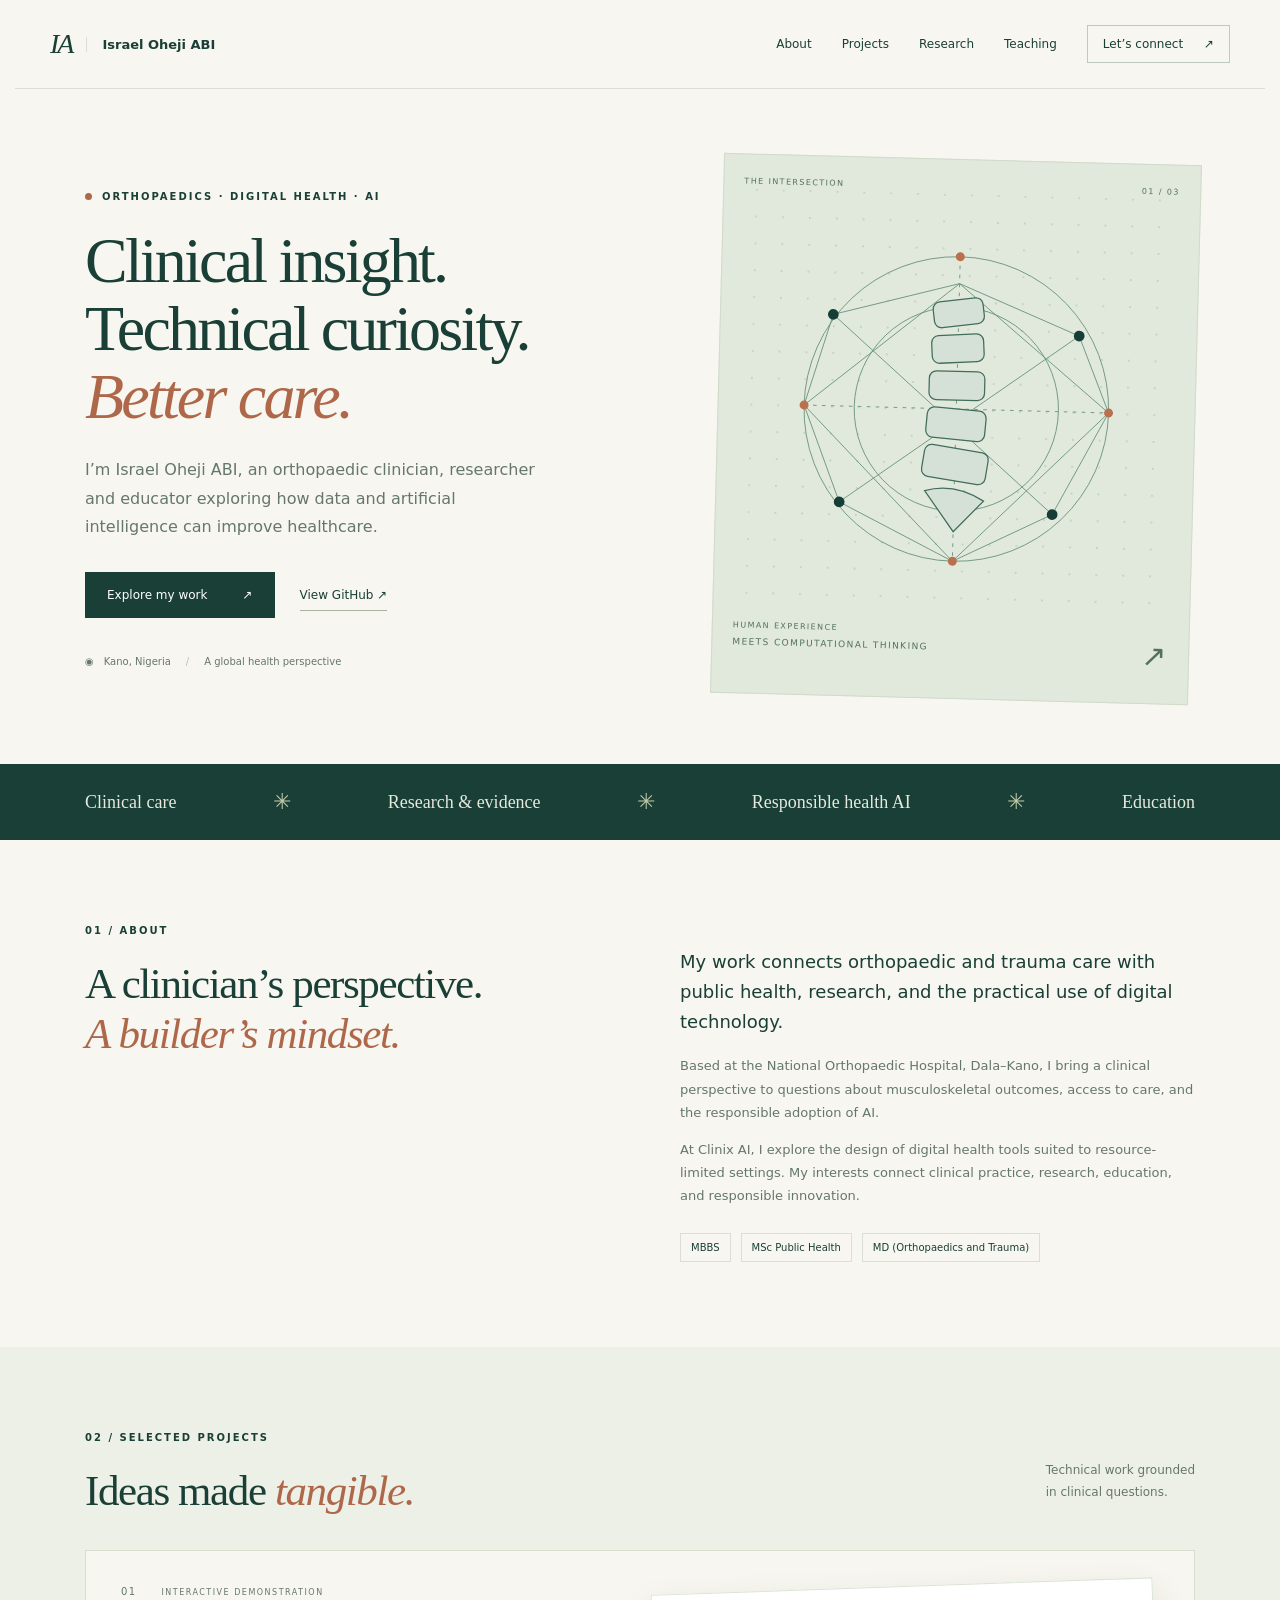
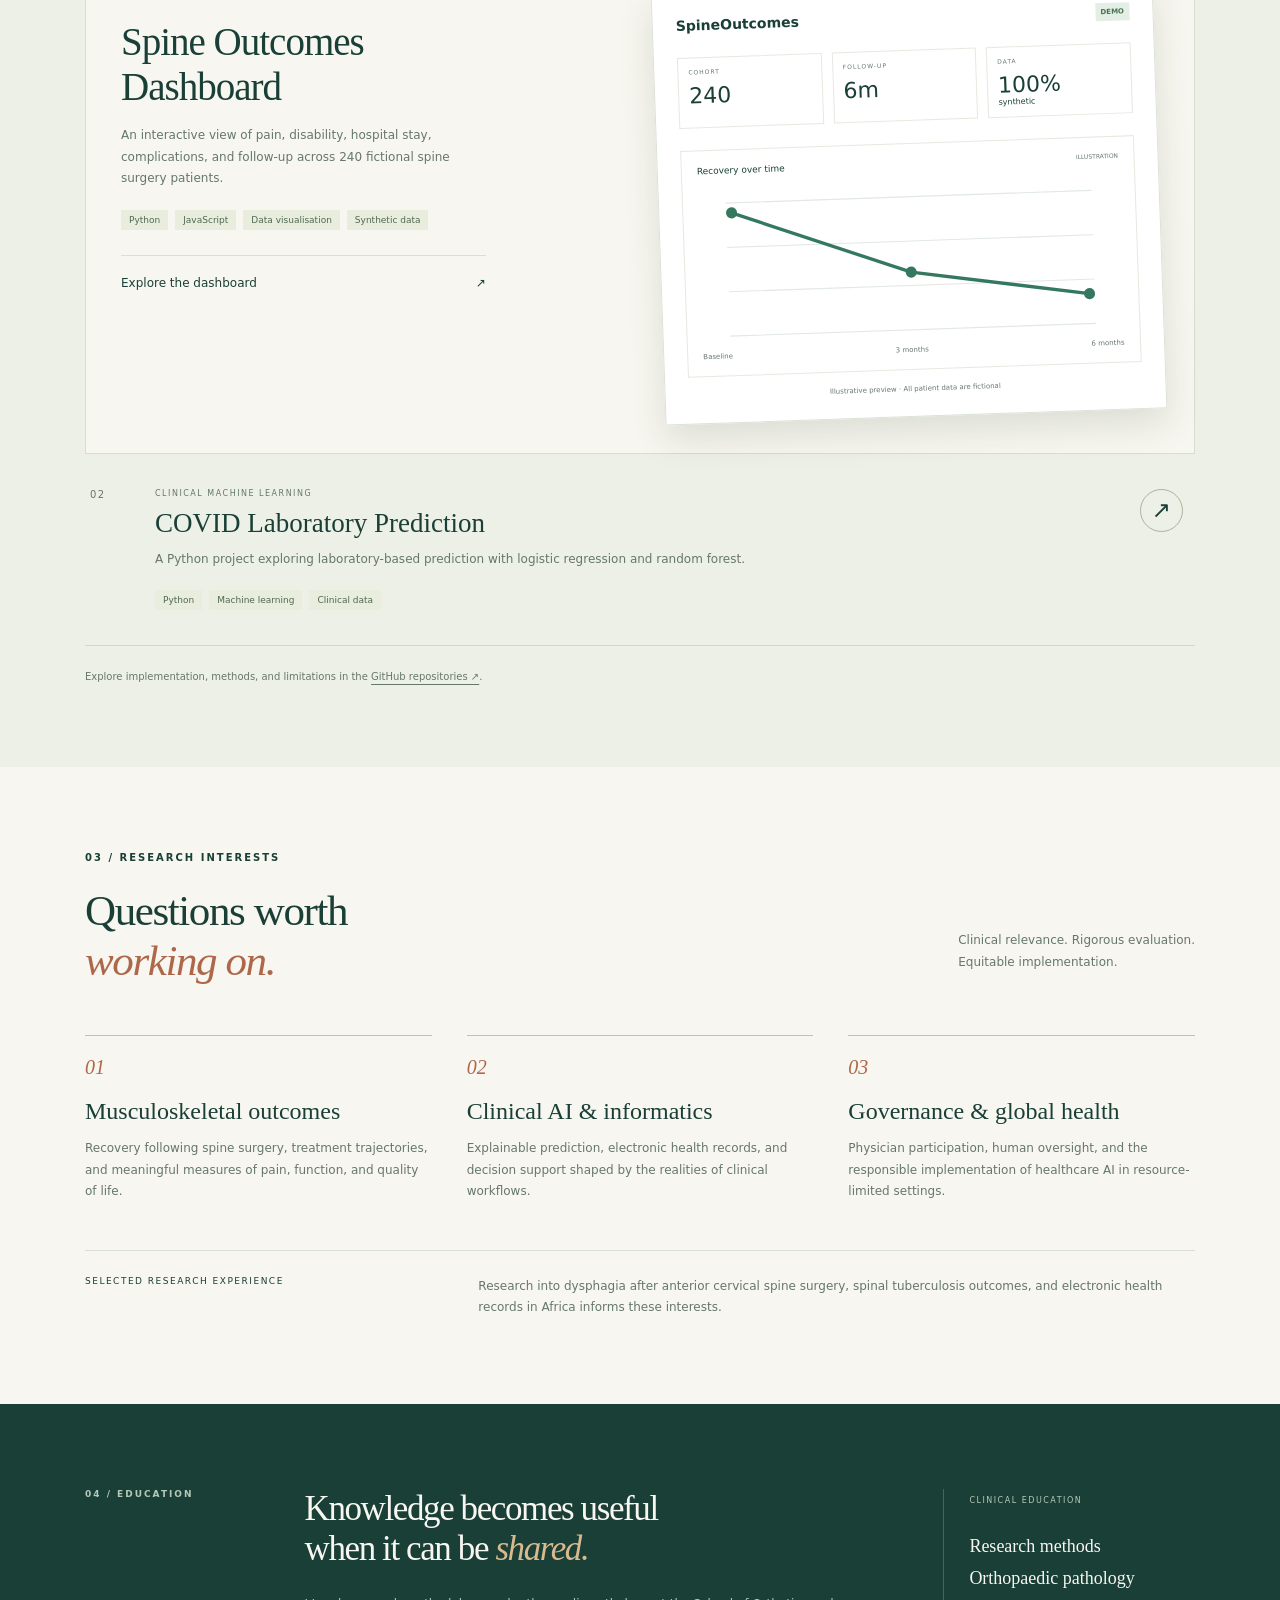
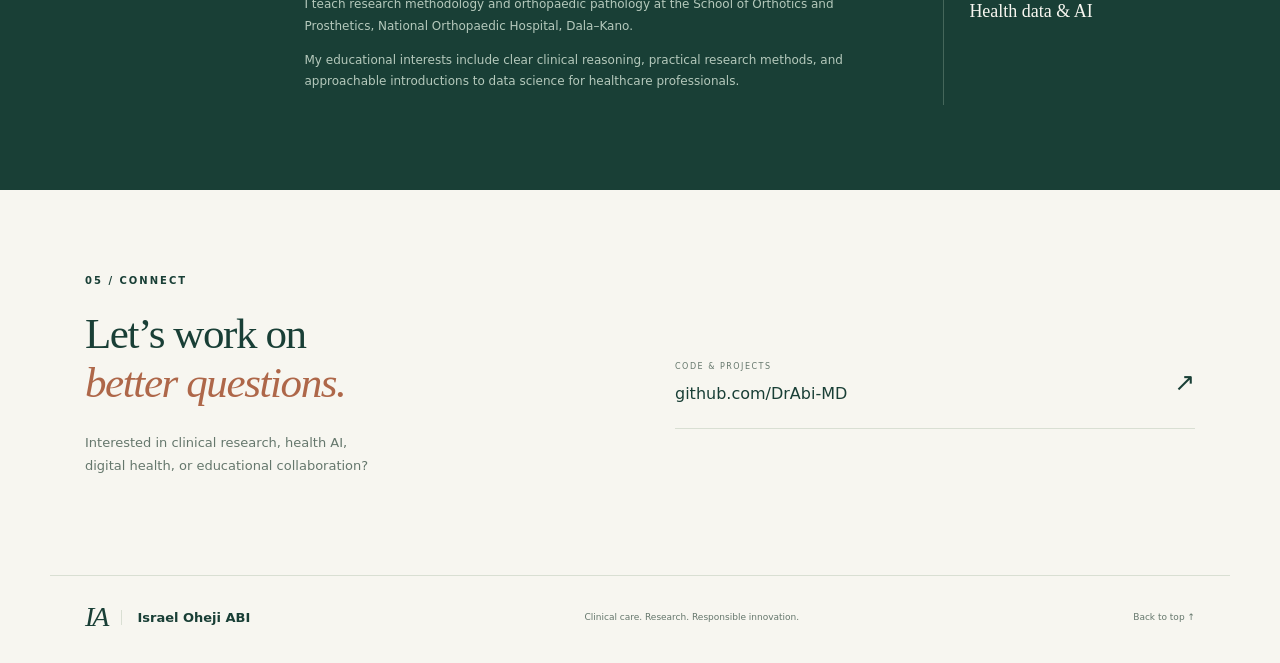
==== index.html @ 633c9fb9 "Build Israel Oheji ABI portfolio with clinical, teaching and Clinix AI work" ====
<!doctype html>
<html lang="en"><head><meta charset="utf-8"><meta name="viewport" content="width=device-width,initial-scale=1"><meta name="description" content="Israel Oheji ABI — orthopaedic clinician, researcher and educator exploring AI, digital health and musculoskeletal care."><meta name="theme-color" content="#153e37"><title>Israel Oheji ABI | Clinical care, research & health AI</title><link rel="icon" href="favicon.svg" type="image/svg+xml"><link rel="stylesheet" href="styles.css"></head>
<body><a class="skip" href="#main">Skip to content</a><header><a class="logo" href="#home" aria-label="Israel Oheji ABI home">IA<span>Israel Oheji ABI</span></a><button class="menu" aria-label="Toggle navigation" aria-expanded="false" aria-controls="navigation">Menu</button><nav id="navigation" aria-label="Main navigation"><a href="#about">About</a><a href="#projects">Projects</a><a href="#research">Research</a><a href="#teaching">Teaching</a><a href="#contact" class="nav-contact">Let’s connect <span>↗</span></a></nav></header>
<main id="main"><section class="hero wrap" id="home"><div class="hero-copy"><div class="eyebrow"><span></span> ORTHOPAEDICS · DIGITAL HEALTH · AI</div><h1>Clinical insight.<br>Technical curiosity.<br><em>Better care.</em></h1><p class="intro">I’m Israel Oheji ABI, an orthopaedic clinician, researcher and educator exploring how data and artificial intelligence can improve healthcare.</p><div class="hero-actions"><a class="button" href="#projects">Explore my work <span>↗</span></a><a class="text-link" href="https://github.com/DrAbi-MD">View GitHub ↗</a></div><div class="location"><span>◉</span> Kano, Nigeria <span class="divider">/</span> A global health perspective</div></div><div class="hero-art" aria-hidden="true"><div class="art-top"><span>THE INTERSECTION</span><span>01 / 03</span></div><svg viewBox="0 0 460 480"><defs><pattern id="grid" width="30" height="30" patternUnits="userSpaceOnUse"><circle cx="1" cy="1" r="1" fill="#b5cabd"/></pattern></defs><rect width="460" height="480" fill="url(#grid)"/><g fill="none" stroke="#68947c" stroke-width="1"><circle cx="230" cy="240" r="170"/><circle cx="230" cy="240" r="114"/><path d="M60 240H400M230 70V410" stroke-dasharray="4 6"/><path d="M90 138L230 100L365 155L400 240L340 355L230 410L102 347L60 240Z"/><path d="M90 138L340 355M365 155L102 347M230 100L60 240L230 410L400 240Z"/></g><g fill="#d5e1d6" stroke="#416e59" stroke-width="1.4"><rect x="202" y="118" width="56" height="29" rx="8" transform="rotate(-8 230 133)"/><rect x="201" y="157" width="58" height="31" rx="8" transform="rotate(-4 230 172)"/><rect x="199" y="198" width="62" height="32" rx="8"/><rect x="197" y="240" width="66" height="34" rx="8" transform="rotate(4 230 257)"/><rect x="194" y="284" width="72" height="36" rx="8" transform="rotate(8 230 302)"/><path d="M197 332Q230 322 263 342L230 377Z"/></g><g fill="#153e37"><circle cx="90" cy="138" r="6"/><circle cx="365" cy="155" r="6"/><circle cx="340" cy="355" r="6"/><circle cx="102" cy="347" r="6"/></g><g fill="#ba704c"><circle cx="230" cy="70" r="5"/><circle cx="400" cy="240" r="5"/><circle cx="60" cy="240" r="5"/><circle cx="230" cy="410" r="5"/></g></svg><div class="art-bottom"><span>HUMAN EXPERIENCE<br><b>MEETS COMPUTATIONAL THINKING</b></span><span class="art-mark">↗</span></div></div></section>
<div class="discipline-band"><div class="wrap"><span>Clinical care</span><span class="asterisk">✳</span><span>Research & evidence</span><span class="asterisk">✳</span><span>Responsible health AI</span><span class="asterisk">✳</span><span>Education</span></div></div>
<section class="about wrap section" id="about"><div><div class="section-index">01 / ABOUT</div><h2>A clinician’s perspective.<br><em>A builder’s mindset.</em></h2></div><div class="about-copy"><p class="lead">My work connects orthopaedic and trauma care with public health, research, and the practical use of digital technology.</p><p>Based at the National Orthopaedic Hospital, Dala–Kano, I bring a clinical perspective to questions about musculoskeletal outcomes, access to care, and the responsible adoption of AI.</p><p>At Clinix AI, I explore the design of digital health tools suited to resource-limited settings. My interests connect clinical practice, research, education, and responsible innovation.</p><div class="credentials"><span>MBBS</span><span>MSc Public Health</span><span>MD (Orthopaedics and Trauma)</span></div></div></section>
<section class="projects-section section" id="projects"><div class="wrap"><div class="section-top"><div><div class="section-index">02 / SELECTED PROJECTS</div><h2>Ideas made <em>tangible.</em></h2></div><p>Technical work grounded<br>in clinical questions.</p></div><a class="featured-project" href="https://drabi-md.github.io/spine-outcomes-dashboard/"><div class="project-content"><div class="project-label">01 <span>INTERACTIVE DEMONSTRATION</span></div><h3>Spine Outcomes<br>Dashboard</h3><p>An interactive view of pain, disability, hospital stay, complications, and follow-up across 240 fictional spine surgery patients.</p><div class="tags"><span>Python</span><span>JavaScript</span><span>Data visualisation</span><span>Synthetic data</span></div><div class="project-action">Explore the dashboard <span>↗</span></div></div><div class="dashboard-preview" aria-hidden="true"><div class="mini-heading">SpineOutcomes <span>DEMO</span></div><div class="mini-metrics"><div><small>COHORT</small><strong>240</strong></div><div><small>FOLLOW-UP</small><strong>6m</strong></div><div><small>DATA</small><strong>100%<i>synthetic</i></strong></div></div><div class="mini-chart"><div>Recovery over time <span>ILLUSTRATION</span></div><svg viewBox="0 0 380 160"><g stroke="#e1e9e2"><path d="M25 25H355M25 65H355M25 105H355M25 145H355"/></g><path d="M30 34L190 93L350 118" fill="none" stroke="#34795f" stroke-width="3"/><g fill="#34795f"><circle cx="30" cy="34" r="5"/><circle cx="190" cy="93" r="5"/><circle cx="350" cy="118" r="5"/></g></svg><div class="mini-axis"><span>Baseline</span><span>3 months</span><span>6 months</span></div></div><div class="preview-caption">Illustrative preview · All patient data are fictional</div></div></a>
<div class="project-row"><div class="project-label">02</div><div><div class="project-kind">CLINICAL MACHINE LEARNING</div><h3>COVID Laboratory Prediction</h3><p>A Python project exploring laboratory-based prediction with logistic regression and random forest.</p><div class="tags"><span>Python</span><span>Machine learning</span><span>Clinical data</span></div></div><a class="round-link" href="https://github.com/DrAbi-MD/covid-laboratory-prediction" aria-label="View COVID laboratory prediction repository">↗</a></div><div class="project-note">Explore implementation, methods, and limitations in the <a href="https://github.com/DrAbi-MD">GitHub repositories ↗</a>.</div></div></section>
<section class="research wrap section" id="research"><div class="section-top"><div><div class="section-index">03 / RESEARCH INTERESTS</div><h2>Questions worth<br><em>working on.</em></h2></div><p>Clinical relevance. Rigorous evaluation.<br>Equitable implementation.</p></div><div class="research-grid"><article><span class="research-number">01</span><h3>Musculoskeletal outcomes</h3><p>Recovery following spine surgery, treatment trajectories, and meaningful measures of pain, function, and quality of life.</p></article><article><span class="research-number">02</span><h3>Clinical AI & informatics</h3><p>Explainable prediction, electronic health records, and decision support shaped by the realities of clinical workflows.</p></article><article><span class="research-number">03</span><h3>Governance & global health</h3><p>Physician participation, human oversight, and the responsible implementation of healthcare AI in resource-limited settings.</p></article></div><div class="research-note"><span>SELECTED RESEARCH EXPERIENCE</span><p>Research into dysphagia after anterior cervical spine surgery, spinal tuberculosis outcomes, and electronic health records in Africa informs these interests.</p></div></section>
<section class="teaching section" id="teaching"><div class="wrap teaching-inner"><div class="section-index">04 / EDUCATION</div><div><h2>Knowledge becomes useful<br>when it can be <em>shared.</em></h2><p>I teach research methodology and orthopaedic pathology at the School of Orthotics and Prosthetics, National Orthopaedic Hospital, Dala–Kano.</p><p>My educational interests include clear clinical reasoning, practical research methods, and approachable introductions to data science for healthcare professionals.</p></div><div class="teaching-aside"><span>CLINICAL EDUCATION</span><div>Research methods<br>Orthopaedic pathology<br>Health data & AI</div></div></div></section>
<section class="contact wrap section" id="contact"><div><div class="section-index">05 / CONNECT</div><h2>Let’s work on<br><em>better questions.</em></h2><p>Interested in clinical research, health AI,<br>digital health, or educational collaboration?</p></div><div class="contact-links"><a href="https://github.com/DrAbi-MD"><span>CODE & PROJECTS</span><strong>github.com/DrAbi-MD</strong><b>↗</b></a></div></section></main><footer class="wrap"><a class="logo" href="#home">IA<span>Israel Oheji ABI</span></a><span>Clinical care. Research. Responsible innovation.</span><a href="#home">Back to top ↑</a></footer><script src="script.js"></script></body></html>
---- styles.css ----
:root{--paper:#f7f6f0;--ink:#193f36;--muted:#65776c;--line:#d9dfd3;--clay:#ae6749;--sage:#e1e8dc}*{box-sizing:border-box}html{scroll-behavior:smooth;scroll-padding-top:95px}body{margin:0;background:var(--paper);color:var(--ink);font:15px system-ui,-apple-system,sans-serif}a{color:inherit;text-decoration:none}button{font:inherit}p{line-height:1.8;color:var(--muted)}.wrap{max-width:1180px;margin:0 auto;padding-left:35px;padding-right:35px}header{padding:25px 35px;max-width:1250px;margin:auto;display:flex;align-items:center;justify-content:space-between;border-bottom:1px solid var(--line)}.logo{font:italic 28px Georgia,serif;display:flex;align-items:center;gap:14px;letter-spacing:-2px}.logo span{font:600 13px system-ui;letter-spacing:0;border-left:1px solid var(--line);padding-left:15px}nav{display:flex;align-items:center;gap:30px;font-size:12px}.nav-contact{border:1px solid #bdcbbd;padding:11px 15px}.nav-contact span{margin-left:17px}nav a:hover,.text-link:hover{color:var(--clay)}.menu{display:none}.hero{display:grid;grid-template-columns:1.23fr 1fr;gap:45px;padding-top:70px;padding-bottom:65px;align-items:center}.eyebrow,.section-index{font-size:10px;letter-spacing:2px;font-weight:600}.eyebrow{display:flex;align-items:center;gap:10px}.eyebrow>span{width:7px;height:7px;background:var(--clay);border-radius:50%}h1,h2,h3{font-family:Georgia,'Times New Roman',serif;font-weight:400}h1{font-size:clamp(45px,5vw,68px);line-height:1.06;letter-spacing:-2.8px;margin:25px 0}em{font-weight:400;color:var(--clay)}.intro{font-size:16px;max-width:455px;line-height:1.8}.hero-actions{display:flex;align-items:center;gap:25px;margin-top:30px}.button{background:var(--ink);color:white;font-size:12px;padding:16px 22px;display:inline-flex;gap:35px}.button:hover{background:#295747}.text-link{font-size:12px;border-bottom:1px solid #a8b3a4;padding:8px 0}.location{font-size:10px;color:var(--muted);margin-top:38px;display:flex;gap:10px;align-items:center}.divider{color:#b7c2b2;margin:0 5px}.hero-art{background:var(--sage);border:1px solid #d1dbca;position:relative;padding:20px;transform:rotate(1.5deg)}.hero-art svg{display:block;width:100%;height:auto;max-height:430px}.art-top,.art-bottom{display:flex;justify-content:space-between;font-size:8px;letter-spacing:1.4px;color:#527359;line-height:1.8}.art-bottom b{font-size:9px;font-weight:500}.art-mark{font-size:30px}.discipline-band{background:var(--ink);color:#e5eadf;padding:25px 0}.discipline-band>.wrap{display:flex;justify-content:space-between;gap:20px;align-items:center;font:18px Georgia,serif}.asterisk{color:#bfc9a6;font-size:22px}.section{padding-top:85px;padding-bottom:85px}h2{font-size:43px;line-height:1.15;letter-spacing:-1.4px;margin:23px 0}.about{display:grid;grid-template-columns:1fr 1fr;gap:80px}.about-copy{padding-top:22px}.about-copy p{font-size:13px}.about-copy .lead{font-size:18px;color:var(--ink);line-height:1.65;margin-top:0}.credentials{display:flex;flex-wrap:wrap;gap:10px;margin-top:25px;font-size:10px}.credentials span{border:1px solid var(--line);padding:8px 10px}.projects-section{background:#edf0e7}.section-top{display:flex;justify-content:space-between;align-items:flex-end;margin-bottom:35px}.section-top h2{margin-bottom:0}.section-top>p{font-size:12px}.featured-project{display:grid;grid-template-columns:1fr 1fr;gap:35px;background:var(--paper);border:1px solid #d6dece;padding:35px}.project-label{font-size:10px;letter-spacing:1.5px;color:var(--muted)}.project-label>span{margin-left:20px;font-size:8px}.project-content h3{font-size:39px;line-height:1.15;margin:23px 0 15px;letter-spacing:-1px}.project-content p{font-size:12px;max-width:360px}.tags{display:flex;gap:7px;flex-wrap:wrap;margin:20px 0}.tags>span{font-size:9px;padding:5px 8px;background:#e8edde;color:#51684e}.project-action{display:flex;justify-content:space-between;border-top:1px solid var(--line);padding-top:20px;font-size:12px;margin-top:25px;max-width:365px}.featured-project:hover .project-action{color:var(--clay)}.dashboard-preview{align-self:center;background:white;box-shadow:0 15px 35px #263c2320;border:1px solid #dae3d6;padding:23px;transform:rotate(-2deg)}.mini-heading{font-size:14px;font-weight:600;display:flex;justify-content:space-between}.mini-heading>span{font-size:7px;background:#e3efe5;padding:5px;color:#487153}.mini-metrics{display:grid;grid-template-columns:repeat(3,1fr);margin:22px 0;gap:10px}.mini-metrics>div{border:1px solid #e4eae0;padding:10px}.mini-metrics small{display:block;font-size:6px;letter-spacing:1px;color:var(--muted)}.mini-metrics strong{font-size:22px;font-weight:400;display:block;margin-top:8px}.mini-metrics i{font:8px system-ui;display:block}.mini-chart{border:1px solid #e4eae0;padding:15px}.mini-chart>div:first-child{font-size:9px;display:flex;justify-content:space-between}.mini-chart>div>span{font-size:6px;color:var(--muted)}.mini-chart svg{display:block;width:100%}.mini-axis{display:flex;justify-content:space-between}.mini-axis>span{font-size:7px!important}.preview-caption{font-size:7px;text-align:center;color:var(--muted);margin-top:15px}.project-row{display:grid;grid-template-columns:45px 1fr 50px;gap:20px;border-bottom:1px solid #cfdac8;padding:35px 5px;align-items:start}.project-kind{font-size:8px;letter-spacing:1.5px;color:var(--muted)}.project-row h3{font-size:27px;margin:10px 0}.project-row p{font-size:12px;margin:0}.project-row .tags{margin-bottom:0}.round-link{border:1px solid #a5b69c;border-radius:50%;width:43px;height:43px;display:grid;place-items:center;font-size:23px}.round-link:hover{background:var(--ink);color:white}.project-note{margin-top:25px;font-size:10px;color:var(--muted)}.project-note a{text-decoration:underline;text-underline-offset:4px}.research-grid{display:grid;grid-template-columns:repeat(3,1fr);gap:35px;margin-top:50px}.research-grid article{border-top:1px solid #b7c6ad;padding-top:20px}.research-number{font:italic 20px Georgia;color:var(--clay)}.research-grid h3{font-size:24px;margin:18px 0 12px;line-height:1.2}.research-grid p{font-size:12px}.research-note{border-top:1px solid var(--line);margin-top:35px;padding-top:25px;display:grid;grid-template-columns:1fr 2fr;gap:35px}.research-note>span{font-size:9px;letter-spacing:1.5px}.research-note p{font-size:12px;margin:0}.teaching{background:var(--ink);color:var(--paper)}.teaching-inner{display:grid;grid-template-columns:.55fr 1.8fr .75fr;gap:35px}.teaching h2{font-size:35px;margin:0 0 25px}.teaching em{color:#d9ba8f}.teaching p{font-size:12px;color:#b5c9bc;max-width:580px}.teaching .section-index{font-size:9px;color:#b6c9b8}.teaching-aside{border-left:1px solid #45675b;padding-left:25px}.teaching-aside>span{font-size:8px;letter-spacing:1.5px;color:#b6c9b8}.teaching-aside>div{font:18px/1.8 Georgia;margin-top:23px}.contact{display:grid;grid-template-columns:1fr 1fr;gap:70px;align-items:center}.contact p{font-size:13px}.contact-links a{display:grid;grid-template-columns:1fr auto;padding:25px 0;border-bottom:1px solid var(--line);gap:13px}.contact-links span{font-size:8px;letter-spacing:1.5px;color:var(--muted);grid-column:1}.contact-links strong{font-size:16px;font-weight:400;grid-column:1}.contact-links b{grid-column:2;grid-row:1/3;font-size:25px;font-weight:400;align-self:center}.contact-links a:hover{color:var(--clay)}footer{border-top:1px solid var(--line);padding-top:25px;padding-bottom:30px;display:flex;align-items:center;justify-content:space-between;gap:20px}footer>span,footer>a:last-child{font-size:9px;color:var(--muted)}.skip{position:absolute;left:15px;top:-100px;padding:12px;background:var(--ink);color:white;z-index:3}.skip:focus{top:10px}a:focus-visible,button:focus-visible{outline:3px solid var(--clay);outline-offset:5px}@media(max-width:900px){nav{gap:18px}.hero{gap:25px}h1{font-size:50px}.hero-art{padding:15px}.about{gap:35px}.featured-project{gap:25px;padding:25px}.teaching-inner{grid-template-columns:1fr 2.5fr}.teaching-aside{grid-column:2}.contact{gap:35px}.discipline-band>.wrap{font-size:15px}}@media(max-width:650px){.wrap{padding-left:23px;padding-right:23px}header{padding:20px 23px;position:relative}.menu{display:block;background:none;border:1px solid var(--line);padding:8px 12px;font-size:11px;color:var(--ink)}nav{display:none;position:absolute;top:75px;left:0;right:0;padding:23px;background:var(--paper);z-index:2;border-bottom:1px solid var(--line);flex-direction:column;align-items:stretch}nav.open{display:flex}.hero{grid-template-columns:1fr;padding-top:45px;padding-bottom:45px;gap:40px}h1{font-size:53px}.hero-art{max-width:420px;width:100%;margin:auto}.hero-art svg{max-height:350px}.intro{font-size:14px}.eyebrow{font-size:8px;letter-spacing:1.5px}.location{font-size:9px}.discipline-band>.wrap{display:grid;grid-template-columns:1fr 1fr;font-size:16px;gap:15px}.asterisk{display:none}.section{padding-top:55px;padding-bottom:55px}h2{font-size:35px}.about,.featured-project,.research-grid,.contact{grid-template-columns:1fr;gap:25px}.about-copy{padding-top:0}.section-top{display:block}.section-top>p{margin-top:20px}.project-content h3{font-size:35px}.featured-project{padding:23px}.dashboard-preview{margin:5px 0}.project-row{grid-template-columns:20px 1fr 38px;gap:12px}.project-row h3{font-size:24px}.round-link{width:35px;height:35px}.research-grid{margin-top:30px;gap:22px}.research-note{grid-template-columns:1fr;gap:15px}.teaching-inner{grid-template-columns:1fr;gap:25px}.teaching h2{font-size:32px}.teaching-aside{grid-column:auto}.contact-links strong{font-size:15px}footer{flex-wrap:wrap}footer>span{width:100%;order:3}}
@media(prefers-reduced-motion:reduce){html{scroll-behavior:auto}}
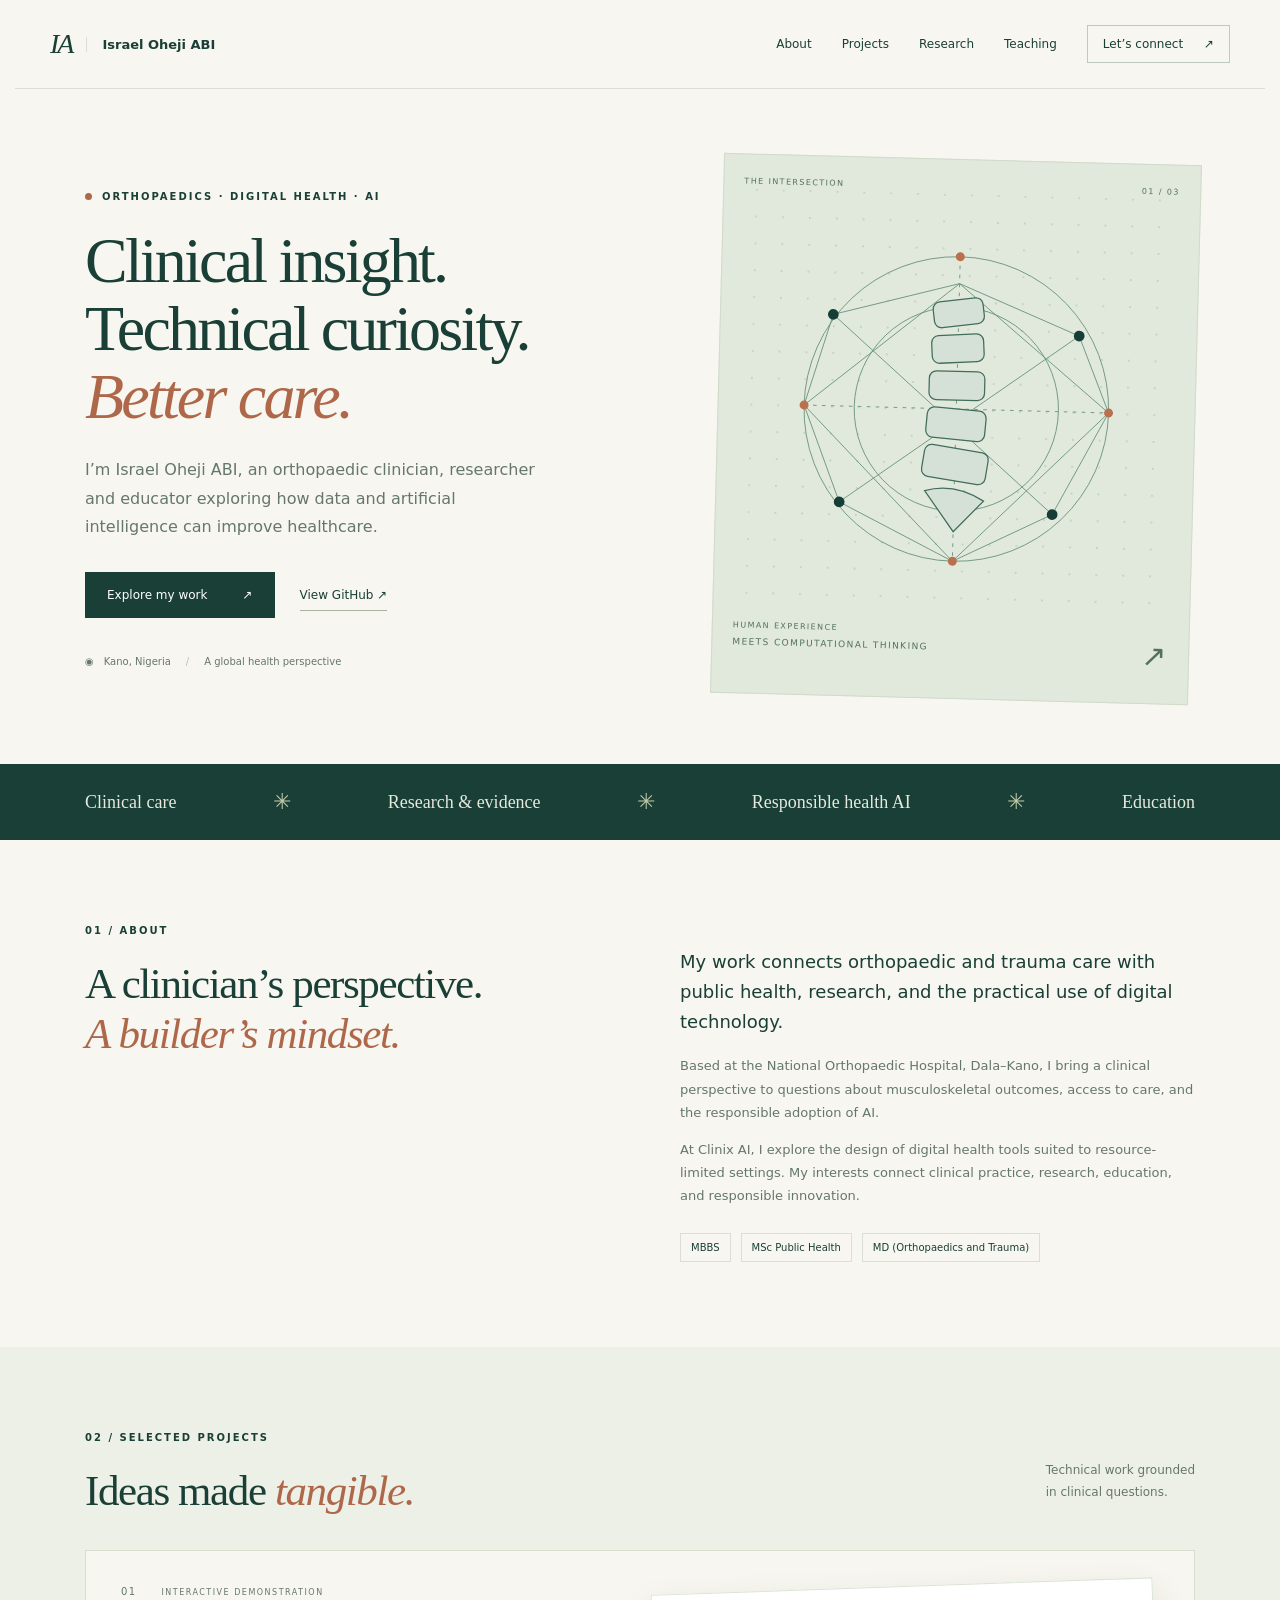
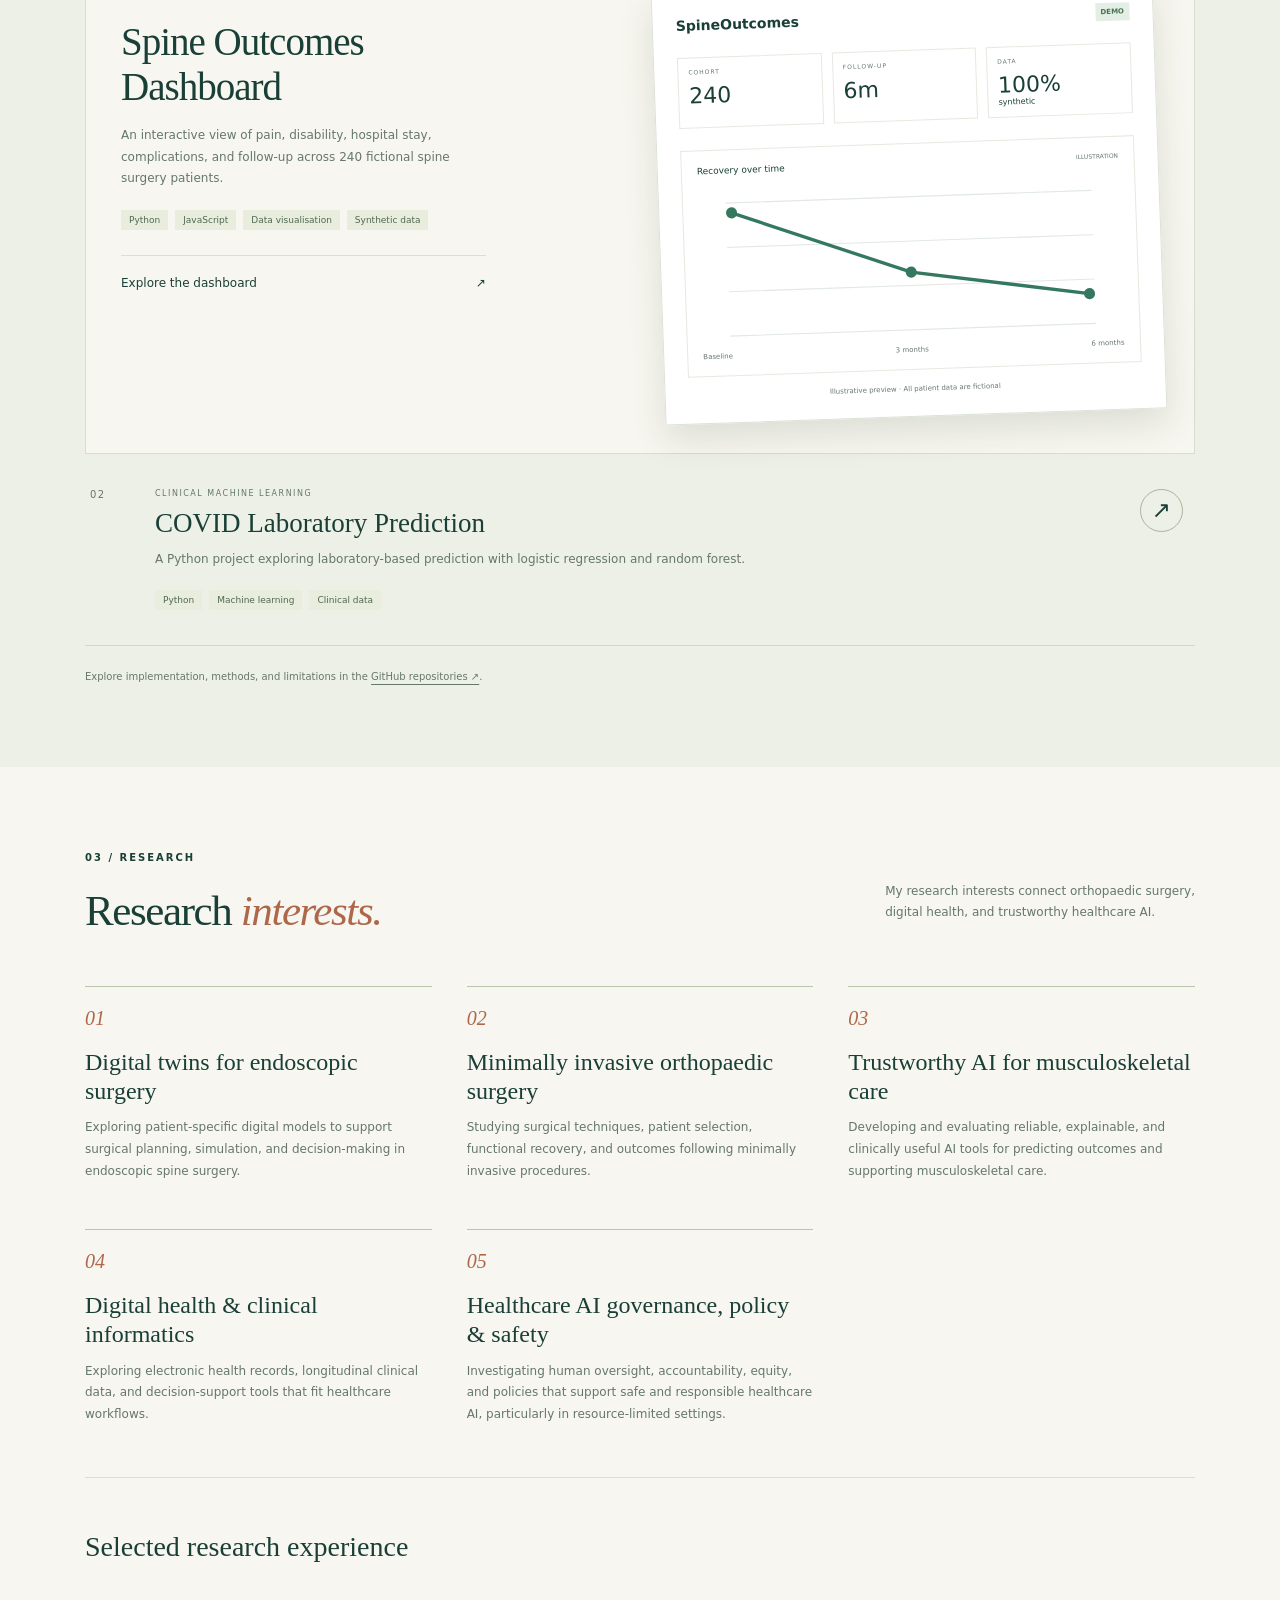
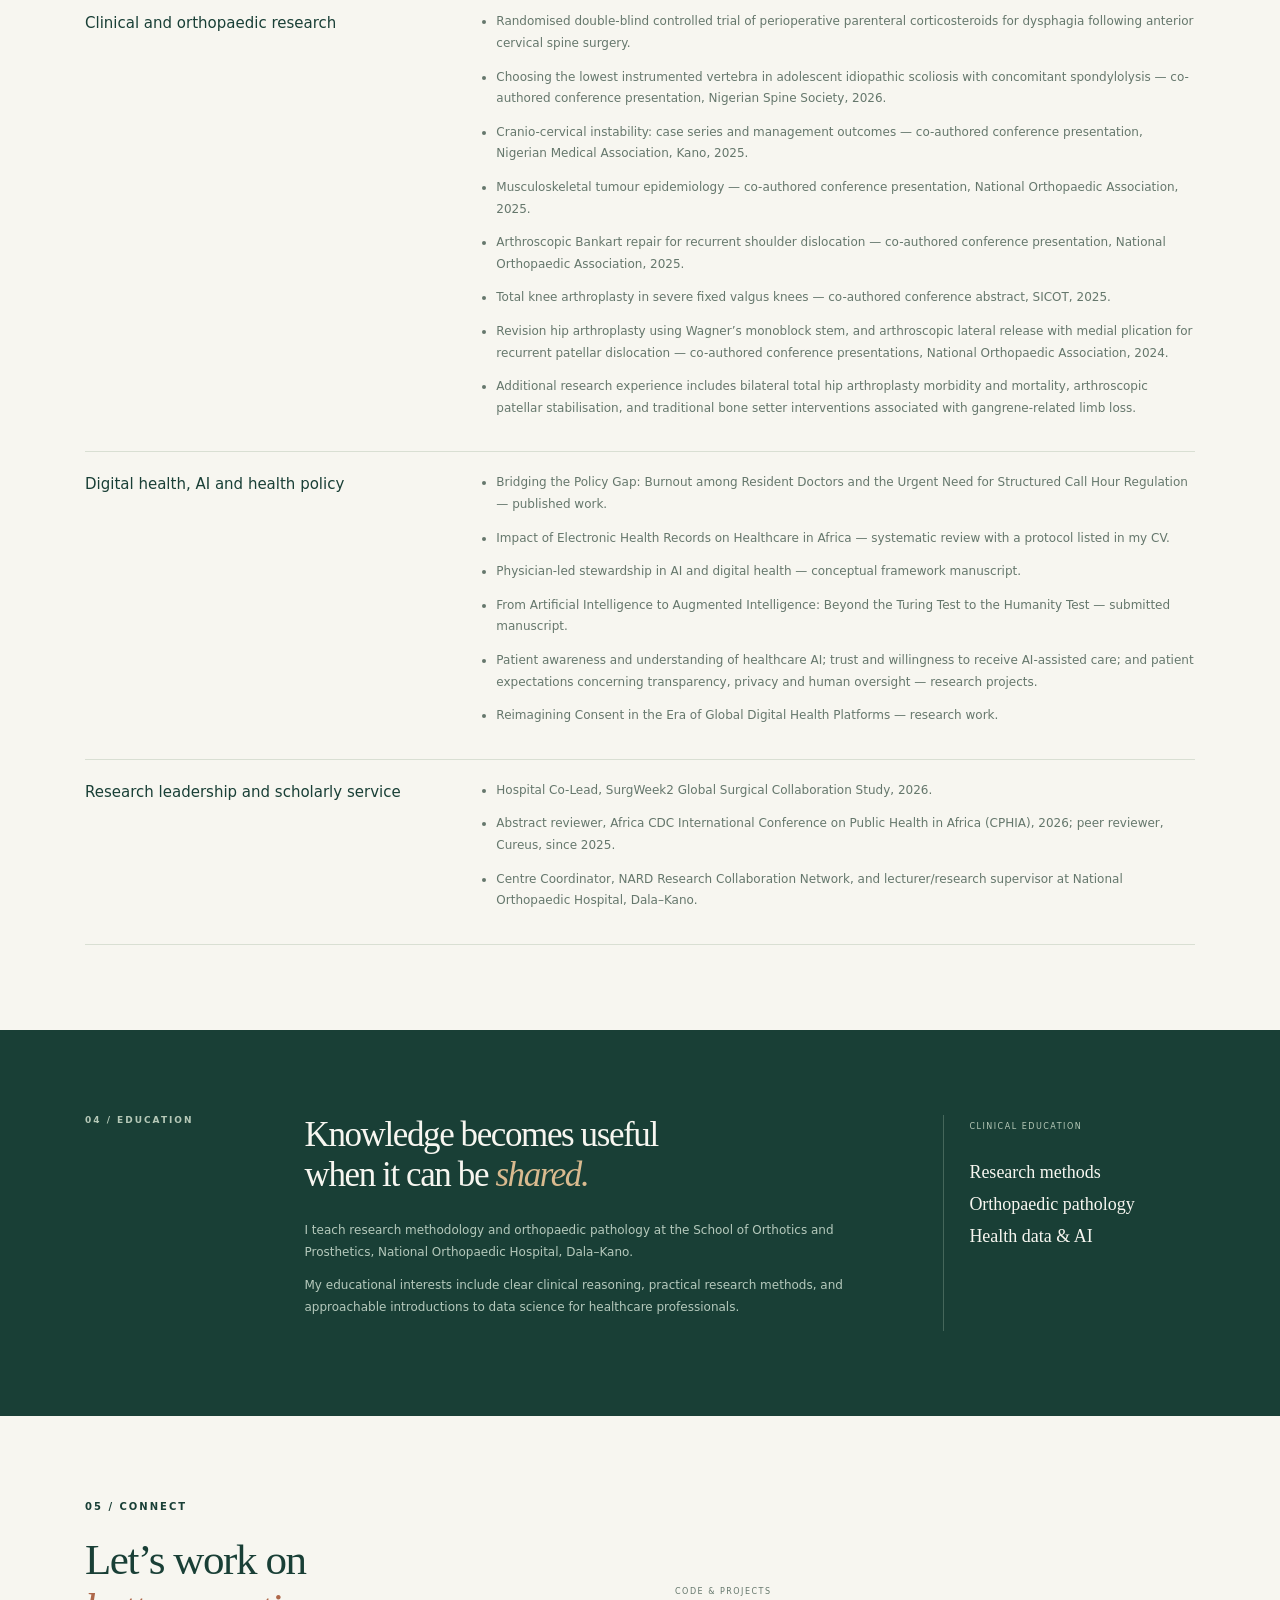
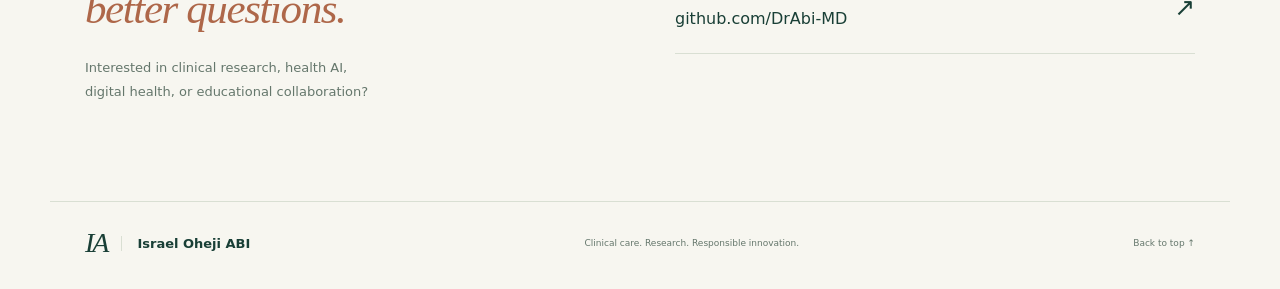
==== commit cf69f2d7: "Expand approved research interests and experience from updated CV" ====
--- a/index.html
+++ b/index.html
@@ -6,6 +6,6 @@
 <section class="about wrap section" id="about"><div><div class="section-index">01 / ABOUT</div><h2>A clinician’s perspective.<br><em>A builder’s mindset.</em></h2></div><div class="about-copy"><p class="lead">My work connects orthopaedic and trauma care with public health, research, and the practical use of digital technology.</p><p>Based at the National Orthopaedic Hospital, Dala–Kano, I bring a clinical perspective to questions about musculoskeletal outcomes, access to care, and the responsible adoption of AI.</p><p>At Clinix AI, I explore the design of digital health tools suited to resource-limited settings. My interests connect clinical practice, research, education, and responsible innovation.</p><div class="credentials"><span>MBBS</span><span>MSc Public Health</span><span>MD (Orthopaedics and Trauma)</span></div></div></section>
 <section class="projects-section section" id="projects"><div class="wrap"><div class="section-top"><div><div class="section-index">02 / SELECTED PROJECTS</div><h2>Ideas made <em>tangible.</em></h2></div><p>Technical work grounded<br>in clinical questions.</p></div><a class="featured-project" href="https://drabi-md.github.io/spine-outcomes-dashboard/"><div class="project-content"><div class="project-label">01 <span>INTERACTIVE DEMONSTRATION</span></div><h3>Spine Outcomes<br>Dashboard</h3><p>An interactive view of pain, disability, hospital stay, complications, and follow-up across 240 fictional spine surgery patients.</p><div class="tags"><span>Python</span><span>JavaScript</span><span>Data visualisation</span><span>Synthetic data</span></div><div class="project-action">Explore the dashboard <span>↗</span></div></div><div class="dashboard-preview" aria-hidden="true"><div class="mini-heading">SpineOutcomes <span>DEMO</span></div><div class="mini-metrics"><div><small>COHORT</small><strong>240</strong></div><div><small>FOLLOW-UP</small><strong>6m</strong></div><div><small>DATA</small><strong>100%<i>synthetic</i></strong></div></div><div class="mini-chart"><div>Recovery over time <span>ILLUSTRATION</span></div><svg viewBox="0 0 380 160"><g stroke="#e1e9e2"><path d="M25 25H355M25 65H355M25 105H355M25 145H355"/></g><path d="M30 34L190 93L350 118" fill="none" stroke="#34795f" stroke-width="3"/><g fill="#34795f"><circle cx="30" cy="34" r="5"/><circle cx="190" cy="93" r="5"/><circle cx="350" cy="118" r="5"/></g></svg><div class="mini-axis"><span>Baseline</span><span>3 months</span><span>6 months</span></div></div><div class="preview-caption">Illustrative preview · All patient data are fictional</div></div></a>
 <div class="project-row"><div class="project-label">02</div><div><div class="project-kind">CLINICAL MACHINE LEARNING</div><h3>COVID Laboratory Prediction</h3><p>A Python project exploring laboratory-based prediction with logistic regression and random forest.</p><div class="tags"><span>Python</span><span>Machine learning</span><span>Clinical data</span></div></div><a class="round-link" href="https://github.com/DrAbi-MD/covid-laboratory-prediction" aria-label="View COVID laboratory prediction repository">↗</a></div><div class="project-note">Explore implementation, methods, and limitations in the <a href="https://github.com/DrAbi-MD">GitHub repositories ↗</a>.</div></div></section>
-<section class="research wrap section" id="research"><div class="section-top"><div><div class="section-index">03 / RESEARCH INTERESTS</div><h2>Questions worth<br><em>working on.</em></h2></div><p>Clinical relevance. Rigorous evaluation.<br>Equitable implementation.</p></div><div class="research-grid"><article><span class="research-number">01</span><h3>Musculoskeletal outcomes</h3><p>Recovery following spine surgery, treatment trajectories, and meaningful measures of pain, function, and quality of life.</p></article><article><span class="research-number">02</span><h3>Clinical AI & informatics</h3><p>Explainable prediction, electronic health records, and decision support shaped by the realities of clinical workflows.</p></article><article><span class="research-number">03</span><h3>Governance & global health</h3><p>Physician participation, human oversight, and the responsible implementation of healthcare AI in resource-limited settings.</p></article></div><div class="research-note"><span>SELECTED RESEARCH EXPERIENCE</span><p>Research into dysphagia after anterior cervical spine surgery, spinal tuberculosis outcomes, and electronic health records in Africa informs these interests.</p></div></section>
+<section class="research wrap section" id="research"><div class="section-top"><div><div class="section-index">03 / RESEARCH</div><h2>Research <em>interests.</em></h2></div><p>My research interests connect orthopaedic surgery,<br>digital health, and trustworthy healthcare AI.</p></div><div class="research-grid"><article><span class="research-number">01</span><h3>Digital twins for endoscopic surgery</h3><p>Exploring patient-specific digital models to support surgical planning, simulation, and decision-making in endoscopic spine surgery.</p></article><article><span class="research-number">02</span><h3>Minimally invasive orthopaedic surgery</h3><p>Studying surgical techniques, patient selection, functional recovery, and outcomes following minimally invasive procedures.</p></article><article><span class="research-number">03</span><h3>Trustworthy AI for musculoskeletal care</h3><p>Developing and evaluating reliable, explainable, and clinically useful AI tools for predicting outcomes and supporting musculoskeletal care.</p></article><article><span class="research-number">04</span><h3>Digital health &amp; clinical informatics</h3><p>Exploring electronic health records, longitudinal clinical data, and decision-support tools that fit healthcare workflows.</p></article><article><span class="research-number">05</span><h3>Healthcare AI governance, policy &amp; safety</h3><p>Investigating human oversight, accountability, equity, and policies that support safe and responsible healthcare AI, particularly in resource-limited settings.</p></article></div><div class="research-experience"><h3>Selected research experience</h3><article class="research-list"><h4>Clinical and orthopaedic research</h4><ul><li>Randomised double-blind controlled trial of perioperative parenteral corticosteroids for dysphagia following anterior cervical spine surgery.</li><li>Choosing the lowest instrumented vertebra in adolescent idiopathic scoliosis with concomitant spondylolysis — co-authored conference presentation, Nigerian Spine Society, 2026.</li><li>Cranio-cervical instability: case series and management outcomes — co-authored conference presentation, Nigerian Medical Association, Kano, 2025.</li><li>Musculoskeletal tumour epidemiology — co-authored conference presentation, National Orthopaedic Association, 2025.</li><li>Arthroscopic Bankart repair for recurrent shoulder dislocation — co-authored conference presentation, National Orthopaedic Association, 2025.</li><li>Total knee arthroplasty in severe fixed valgus knees — co-authored conference abstract, SICOT, 2025.</li><li>Revision hip arthroplasty using Wagner’s monoblock stem, and arthroscopic lateral release with medial plication for recurrent patellar dislocation — co-authored conference presentations, National Orthopaedic Association, 2024.</li><li>Additional research experience includes bilateral total hip arthroplasty morbidity and mortality, arthroscopic patellar stabilisation, and traditional bone setter interventions associated with gangrene-related limb loss.</li></ul></article><article class="research-list"><h4>Digital health, AI and health policy</h4><ul><li>Bridging the Policy Gap: Burnout among Resident Doctors and the Urgent Need for Structured Call Hour Regulation — published work.</li><li>Impact of Electronic Health Records on Healthcare in Africa — systematic review with a protocol listed in my CV.</li><li>Physician-led stewardship in AI and digital health — conceptual framework manuscript.</li><li>From Artificial Intelligence to Augmented Intelligence: Beyond the Turing Test to the Humanity Test — submitted manuscript.</li><li>Patient awareness and understanding of healthcare AI; trust and willingness to receive AI-assisted care; and patient expectations concerning transparency, privacy and human oversight — research projects.</li><li>Reimagining Consent in the Era of Global Digital Health Platforms — research work.</li></ul></article><article class="research-list"><h4>Research leadership and scholarly service</h4><ul><li>Hospital Co-Lead, SurgWeek2 Global Surgical Collaboration Study, 2026.</li><li>Abstract reviewer, Africa CDC International Conference on Public Health in Africa (CPHIA), 2026; peer reviewer, Cureus, since 2025.</li><li>Centre Coordinator, NARD Research Collaboration Network, and lecturer/research supervisor at National Orthopaedic Hospital, Dala–Kano.</li></ul></article></div></section>
 <section class="teaching section" id="teaching"><div class="wrap teaching-inner"><div class="section-index">04 / EDUCATION</div><div><h2>Knowledge becomes useful<br>when it can be <em>shared.</em></h2><p>I teach research methodology and orthopaedic pathology at the School of Orthotics and Prosthetics, National Orthopaedic Hospital, Dala–Kano.</p><p>My educational interests include clear clinical reasoning, practical research methods, and approachable introductions to data science for healthcare professionals.</p></div><div class="teaching-aside"><span>CLINICAL EDUCATION</span><div>Research methods<br>Orthopaedic pathology<br>Health data & AI</div></div></div></section>
 <section class="contact wrap section" id="contact"><div><div class="section-index">05 / CONNECT</div><h2>Let’s work on<br><em>better questions.</em></h2><p>Interested in clinical research, health AI,<br>digital health, or educational collaboration?</p></div><div class="contact-links"><a href="https://github.com/DrAbi-MD"><span>CODE & PROJECTS</span><strong>github.com/DrAbi-MD</strong><b>↗</b></a></div></section></main><footer class="wrap"><a class="logo" href="#home">IA<span>Israel Oheji ABI</span></a><span>Clinical care. Research. Responsible innovation.</span><a href="#home">Back to top ↑</a></footer><script src="script.js"></script></body></html>
--- a/styles.css
+++ b/styles.css
@@ -1,2 +1,4 @@
 :root{--paper:#f7f6f0;--ink:#193f36;--muted:#65776c;--line:#d9dfd3;--clay:#ae6749;--sage:#e1e8dc}*{box-sizing:border-box}html{scroll-behavior:smooth;scroll-padding-top:95px}body{margin:0;background:var(--paper);color:var(--ink);font:15px system-ui,-apple-system,sans-serif}a{color:inherit;text-decoration:none}button{font:inherit}p{line-height:1.8;color:var(--muted)}.wrap{max-width:1180px;margin:0 auto;padding-left:35px;padding-right:35px}header{padding:25px 35px;max-width:1250px;margin:auto;display:flex;align-items:center;justify-content:space-between;border-bottom:1px solid var(--line)}.logo{font:italic 28px Georgia,serif;display:flex;align-items:center;gap:14px;letter-spacing:-2px}.logo span{font:600 13px system-ui;letter-spacing:0;border-left:1px solid var(--line);padding-left:15px}nav{display:flex;align-items:center;gap:30px;font-size:12px}.nav-contact{border:1px solid #bdcbbd;padding:11px 15px}.nav-contact span{margin-left:17px}nav a:hover,.text-link:hover{color:var(--clay)}.menu{display:none}.hero{display:grid;grid-template-columns:1.23fr 1fr;gap:45px;padding-top:70px;padding-bottom:65px;align-items:center}.eyebrow,.section-index{font-size:10px;letter-spacing:2px;font-weight:600}.eyebrow{display:flex;align-items:center;gap:10px}.eyebrow>span{width:7px;height:7px;background:var(--clay);border-radius:50%}h1,h2,h3{font-family:Georgia,'Times New Roman',serif;font-weight:400}h1{font-size:clamp(45px,5vw,68px);line-height:1.06;letter-spacing:-2.8px;margin:25px 0}em{font-weight:400;color:var(--clay)}.intro{font-size:16px;max-width:455px;line-height:1.8}.hero-actions{display:flex;align-items:center;gap:25px;margin-top:30px}.button{background:var(--ink);color:white;font-size:12px;padding:16px 22px;display:inline-flex;gap:35px}.button:hover{background:#295747}.text-link{font-size:12px;border-bottom:1px solid #a8b3a4;padding:8px 0}.location{font-size:10px;color:var(--muted);margin-top:38px;display:flex;gap:10px;align-items:center}.divider{color:#b7c2b2;margin:0 5px}.hero-art{background:var(--sage);border:1px solid #d1dbca;position:relative;padding:20px;transform:rotate(1.5deg)}.hero-art svg{display:block;width:100%;height:auto;max-height:430px}.art-top,.art-bottom{display:flex;justify-content:space-between;font-size:8px;letter-spacing:1.4px;color:#527359;line-height:1.8}.art-bottom b{font-size:9px;font-weight:500}.art-mark{font-size:30px}.discipline-band{background:var(--ink);color:#e5eadf;padding:25px 0}.discipline-band>.wrap{display:flex;justify-content:space-between;gap:20px;align-items:center;font:18px Georgia,serif}.asterisk{color:#bfc9a6;font-size:22px}.section{padding-top:85px;padding-bottom:85px}h2{font-size:43px;line-height:1.15;letter-spacing:-1.4px;margin:23px 0}.about{display:grid;grid-template-columns:1fr 1fr;gap:80px}.about-copy{padding-top:22px}.about-copy p{font-size:13px}.about-copy .lead{font-size:18px;color:var(--ink);line-height:1.65;margin-top:0}.credentials{display:flex;flex-wrap:wrap;gap:10px;margin-top:25px;font-size:10px}.credentials span{border:1px solid var(--line);padding:8px 10px}.projects-section{background:#edf0e7}.section-top{display:flex;justify-content:space-between;align-items:flex-end;margin-bottom:35px}.section-top h2{margin-bottom:0}.section-top>p{font-size:12px}.featured-project{display:grid;grid-template-columns:1fr 1fr;gap:35px;background:var(--paper);border:1px solid #d6dece;padding:35px}.project-label{font-size:10px;letter-spacing:1.5px;color:var(--muted)}.project-label>span{margin-left:20px;font-size:8px}.project-content h3{font-size:39px;line-height:1.15;margin:23px 0 15px;letter-spacing:-1px}.project-content p{font-size:12px;max-width:360px}.tags{display:flex;gap:7px;flex-wrap:wrap;margin:20px 0}.tags>span{font-size:9px;padding:5px 8px;background:#e8edde;color:#51684e}.project-action{display:flex;justify-content:space-between;border-top:1px solid var(--line);padding-top:20px;font-size:12px;margin-top:25px;max-width:365px}.featured-project:hover .project-action{color:var(--clay)}.dashboard-preview{align-self:center;background:white;box-shadow:0 15px 35px #263c2320;border:1px solid #dae3d6;padding:23px;transform:rotate(-2deg)}.mini-heading{font-size:14px;font-weight:600;display:flex;justify-content:space-between}.mini-heading>span{font-size:7px;background:#e3efe5;padding:5px;color:#487153}.mini-metrics{display:grid;grid-template-columns:repeat(3,1fr);margin:22px 0;gap:10px}.mini-metrics>div{border:1px solid #e4eae0;padding:10px}.mini-metrics small{display:block;font-size:6px;letter-spacing:1px;color:var(--muted)}.mini-metrics strong{font-size:22px;font-weight:400;display:block;margin-top:8px}.mini-metrics i{font:8px system-ui;display:block}.mini-chart{border:1px solid #e4eae0;padding:15px}.mini-chart>div:first-child{font-size:9px;display:flex;justify-content:space-between}.mini-chart>div>span{font-size:6px;color:var(--muted)}.mini-chart svg{display:block;width:100%}.mini-axis{display:flex;justify-content:space-between}.mini-axis>span{font-size:7px!important}.preview-caption{font-size:7px;text-align:center;color:var(--muted);margin-top:15px}.project-row{display:grid;grid-template-columns:45px 1fr 50px;gap:20px;border-bottom:1px solid #cfdac8;padding:35px 5px;align-items:start}.project-kind{font-size:8px;letter-spacing:1.5px;color:var(--muted)}.project-row h3{font-size:27px;margin:10px 0}.project-row p{font-size:12px;margin:0}.project-row .tags{margin-bottom:0}.round-link{border:1px solid #a5b69c;border-radius:50%;width:43px;height:43px;display:grid;place-items:center;font-size:23px}.round-link:hover{background:var(--ink);color:white}.project-note{margin-top:25px;font-size:10px;color:var(--muted)}.project-note a{text-decoration:underline;text-underline-offset:4px}.research-grid{display:grid;grid-template-columns:repeat(3,1fr);gap:35px;margin-top:50px}.research-grid article{border-top:1px solid #b7c6ad;padding-top:20px}.research-number{font:italic 20px Georgia;color:var(--clay)}.research-grid h3{font-size:24px;margin:18px 0 12px;line-height:1.2}.research-grid p{font-size:12px}.research-note{border-top:1px solid var(--line);margin-top:35px;padding-top:25px;display:grid;grid-template-columns:1fr 2fr;gap:35px}.research-note>span{font-size:9px;letter-spacing:1.5px}.research-note p{font-size:12px;margin:0}.teaching{background:var(--ink);color:var(--paper)}.teaching-inner{display:grid;grid-template-columns:.55fr 1.8fr .75fr;gap:35px}.teaching h2{font-size:35px;margin:0 0 25px}.teaching em{color:#d9ba8f}.teaching p{font-size:12px;color:#b5c9bc;max-width:580px}.teaching .section-index{font-size:9px;color:#b6c9b8}.teaching-aside{border-left:1px solid #45675b;padding-left:25px}.teaching-aside>span{font-size:8px;letter-spacing:1.5px;color:#b6c9b8}.teaching-aside>div{font:18px/1.8 Georgia;margin-top:23px}.contact{display:grid;grid-template-columns:1fr 1fr;gap:70px;align-items:center}.contact p{font-size:13px}.contact-links a{display:grid;grid-template-columns:1fr auto;padding:25px 0;border-bottom:1px solid var(--line);gap:13px}.contact-links span{font-size:8px;letter-spacing:1.5px;color:var(--muted);grid-column:1}.contact-links strong{font-size:16px;font-weight:400;grid-column:1}.contact-links b{grid-column:2;grid-row:1/3;font-size:25px;font-weight:400;align-self:center}.contact-links a:hover{color:var(--clay)}footer{border-top:1px solid var(--line);padding-top:25px;padding-bottom:30px;display:flex;align-items:center;justify-content:space-between;gap:20px}footer>span,footer>a:last-child{font-size:9px;color:var(--muted)}.skip{position:absolute;left:15px;top:-100px;padding:12px;background:var(--ink);color:white;z-index:3}.skip:focus{top:10px}a:focus-visible,button:focus-visible{outline:3px solid var(--clay);outline-offset:5px}@media(max-width:900px){nav{gap:18px}.hero{gap:25px}h1{font-size:50px}.hero-art{padding:15px}.about{gap:35px}.featured-project{gap:25px;padding:25px}.teaching-inner{grid-template-columns:1fr 2.5fr}.teaching-aside{grid-column:2}.contact{gap:35px}.discipline-band>.wrap{font-size:15px}}@media(max-width:650px){.wrap{padding-left:23px;padding-right:23px}header{padding:20px 23px;position:relative}.menu{display:block;background:none;border:1px solid var(--line);padding:8px 12px;font-size:11px;color:var(--ink)}nav{display:none;position:absolute;top:75px;left:0;right:0;padding:23px;background:var(--paper);z-index:2;border-bottom:1px solid var(--line);flex-direction:column;align-items:stretch}nav.open{display:flex}.hero{grid-template-columns:1fr;padding-top:45px;padding-bottom:45px;gap:40px}h1{font-size:53px}.hero-art{max-width:420px;width:100%;margin:auto}.hero-art svg{max-height:350px}.intro{font-size:14px}.eyebrow{font-size:8px;letter-spacing:1.5px}.location{font-size:9px}.discipline-band>.wrap{display:grid;grid-template-columns:1fr 1fr;font-size:16px;gap:15px}.asterisk{display:none}.section{padding-top:55px;padding-bottom:55px}h2{font-size:35px}.about,.featured-project,.research-grid,.contact{grid-template-columns:1fr;gap:25px}.about-copy{padding-top:0}.section-top{display:block}.section-top>p{margin-top:20px}.project-content h3{font-size:35px}.featured-project{padding:23px}.dashboard-preview{margin:5px 0}.project-row{grid-template-columns:20px 1fr 38px;gap:12px}.project-row h3{font-size:24px}.round-link{width:35px;height:35px}.research-grid{margin-top:30px;gap:22px}.research-note{grid-template-columns:1fr;gap:15px}.teaching-inner{grid-template-columns:1fr;gap:25px}.teaching h2{font-size:32px}.teaching-aside{grid-column:auto}.contact-links strong{font-size:15px}footer{flex-wrap:wrap}footer>span{width:100%;order:3}}
 @media(prefers-reduced-motion:reduce){html{scroll-behavior:auto}}
+
+.research-experience{border-top:1px solid var(--line);margin-top:40px;padding-top:25px}.research-experience>h3{font-size:28px}.research-list{display:grid;grid-template-columns:1fr 2fr;gap:35px;padding:20px 0;border-bottom:1px solid var(--line)}.research-list h4{font-weight:500;font-size:15px;line-height:1.6;margin:0}.research-list ul{padding-left:18px;margin:0;color:var(--muted);font-size:12px;line-height:1.8}.research-list li{margin-bottom:12px}@media(max-width:650px){.research-list{grid-template-columns:1fr;gap:15px}}
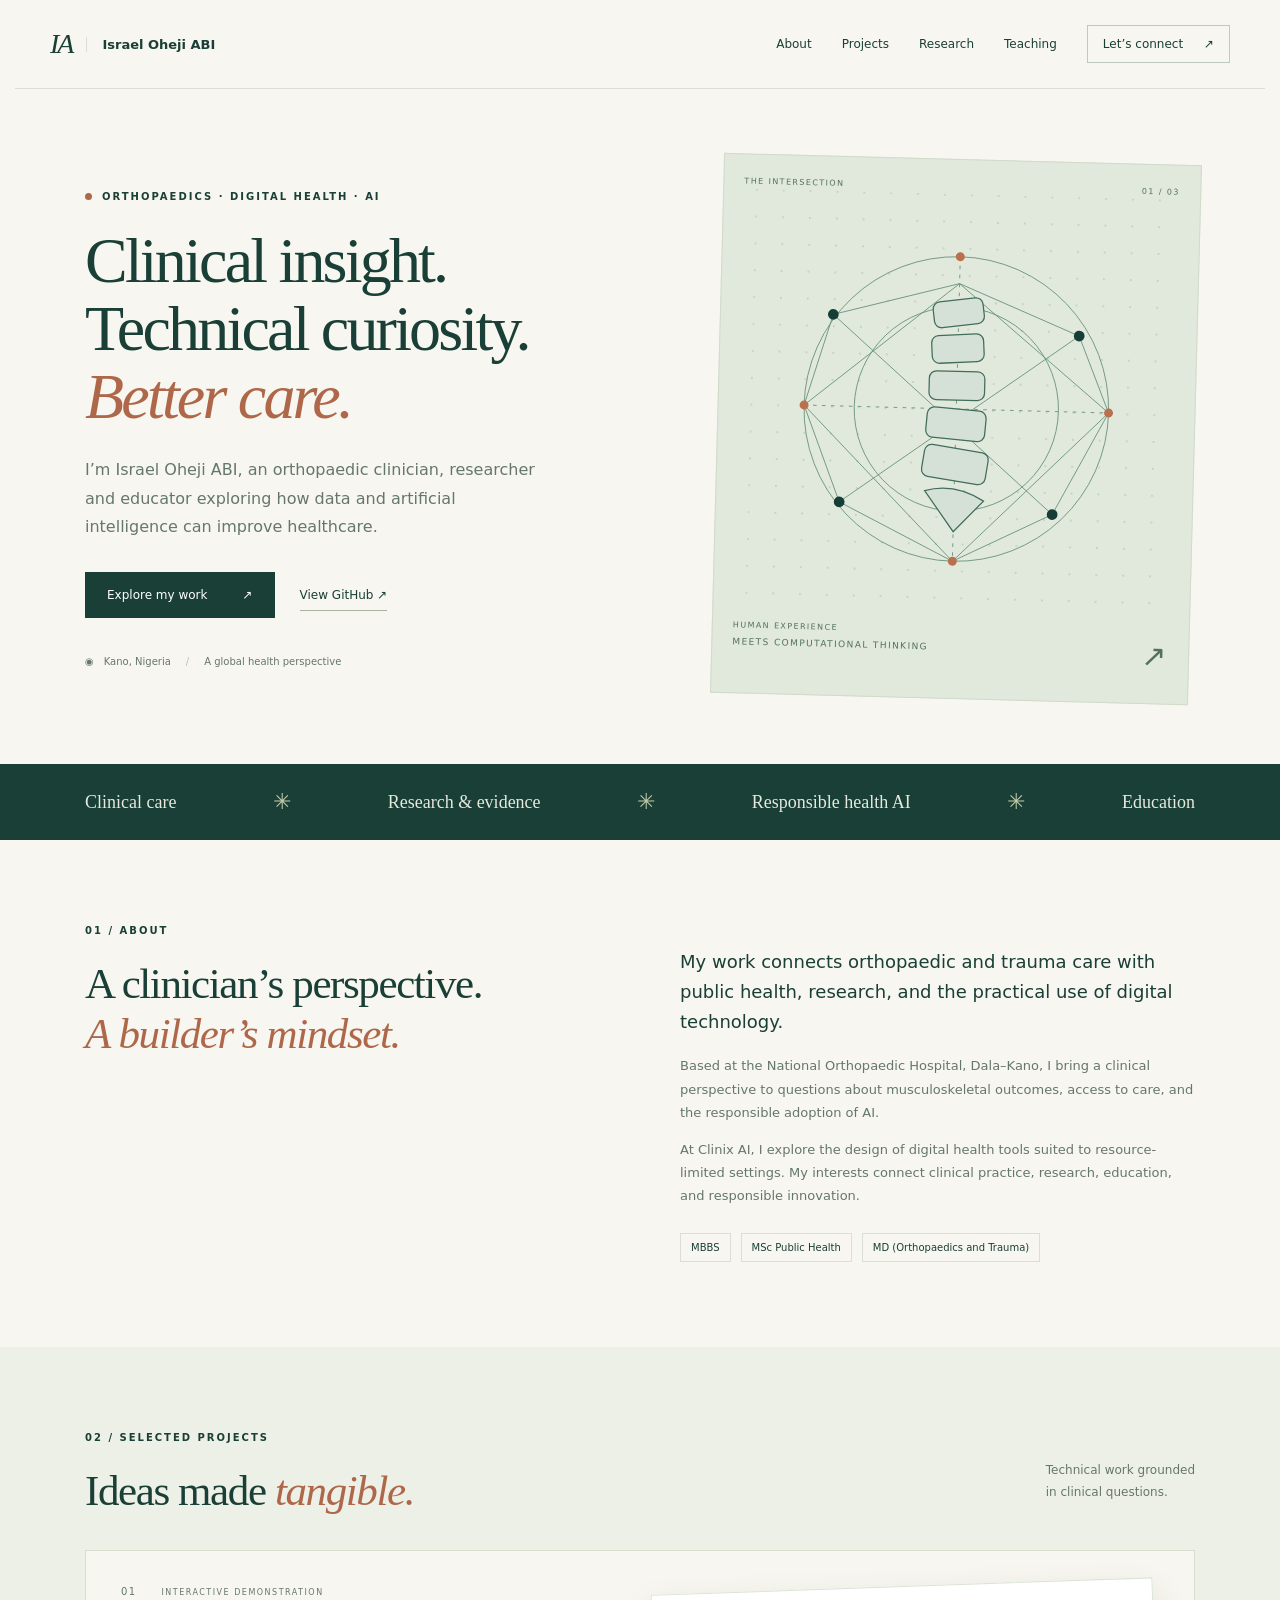
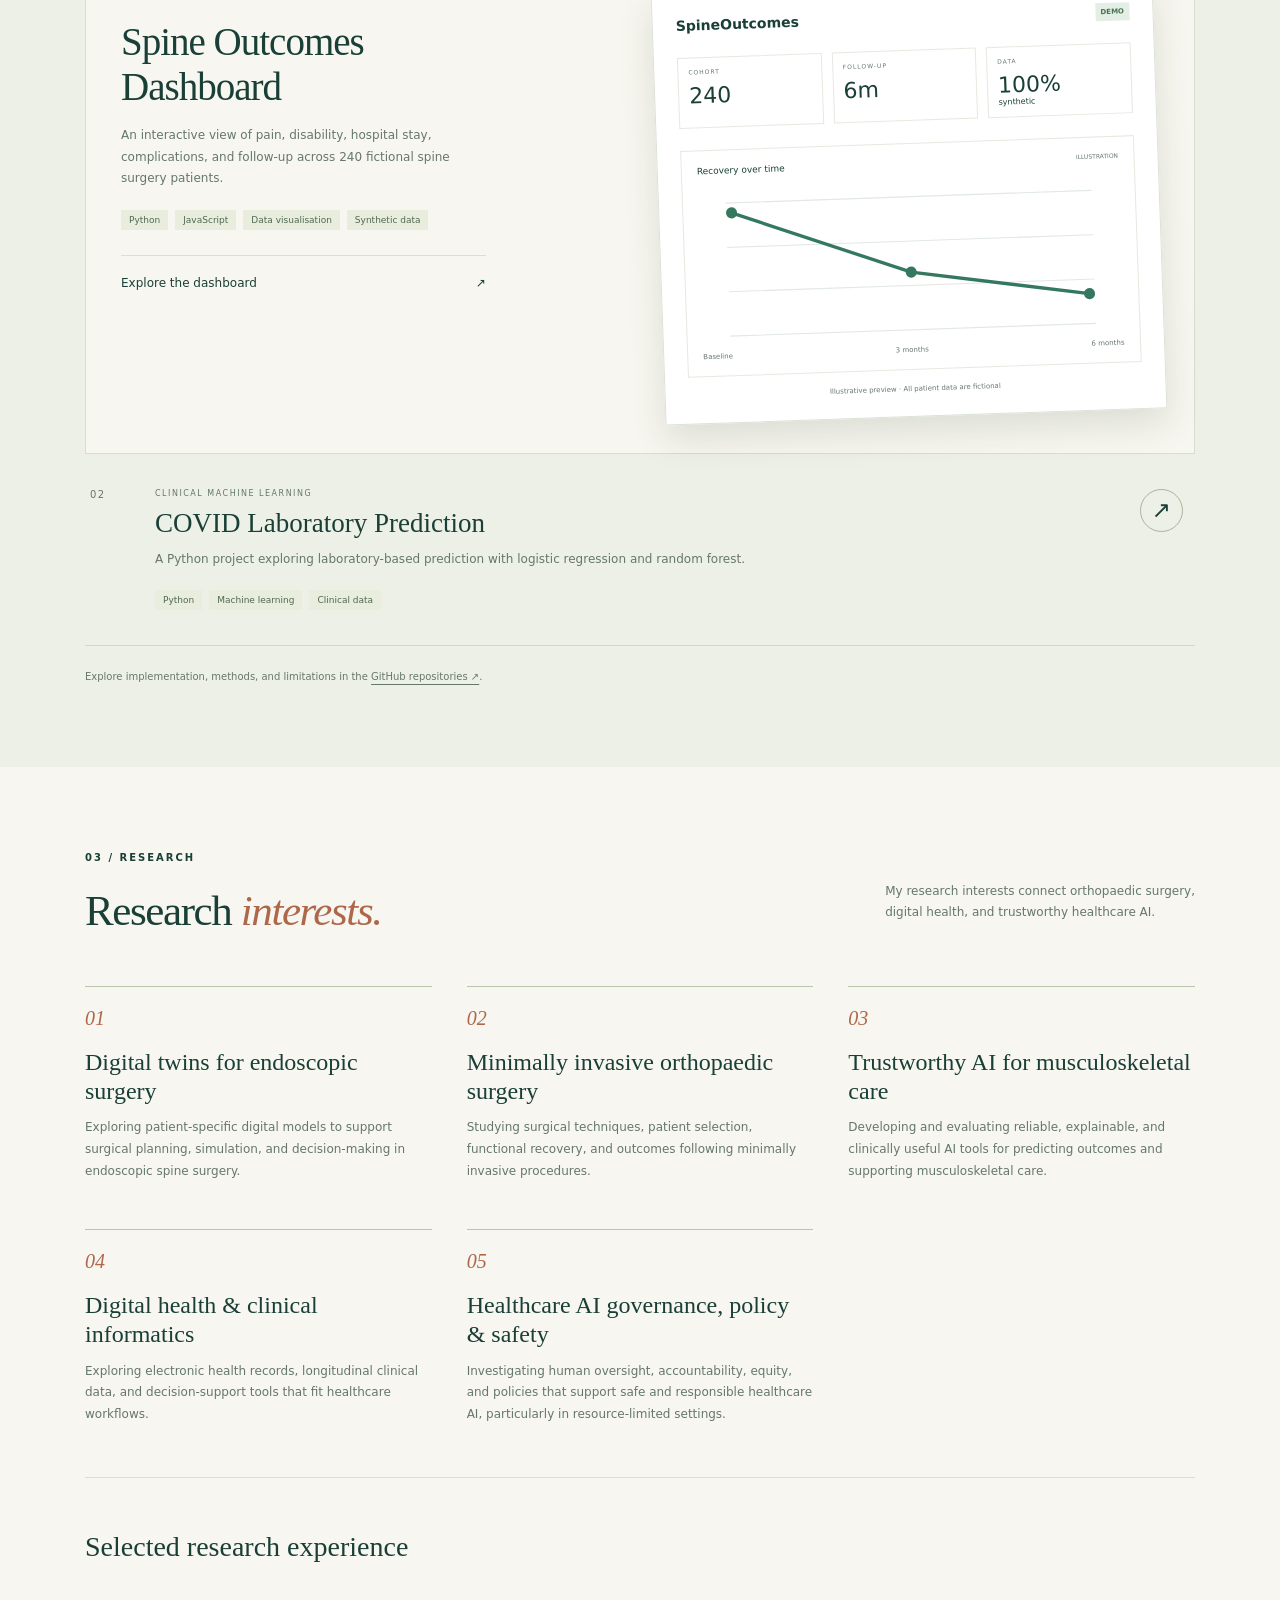
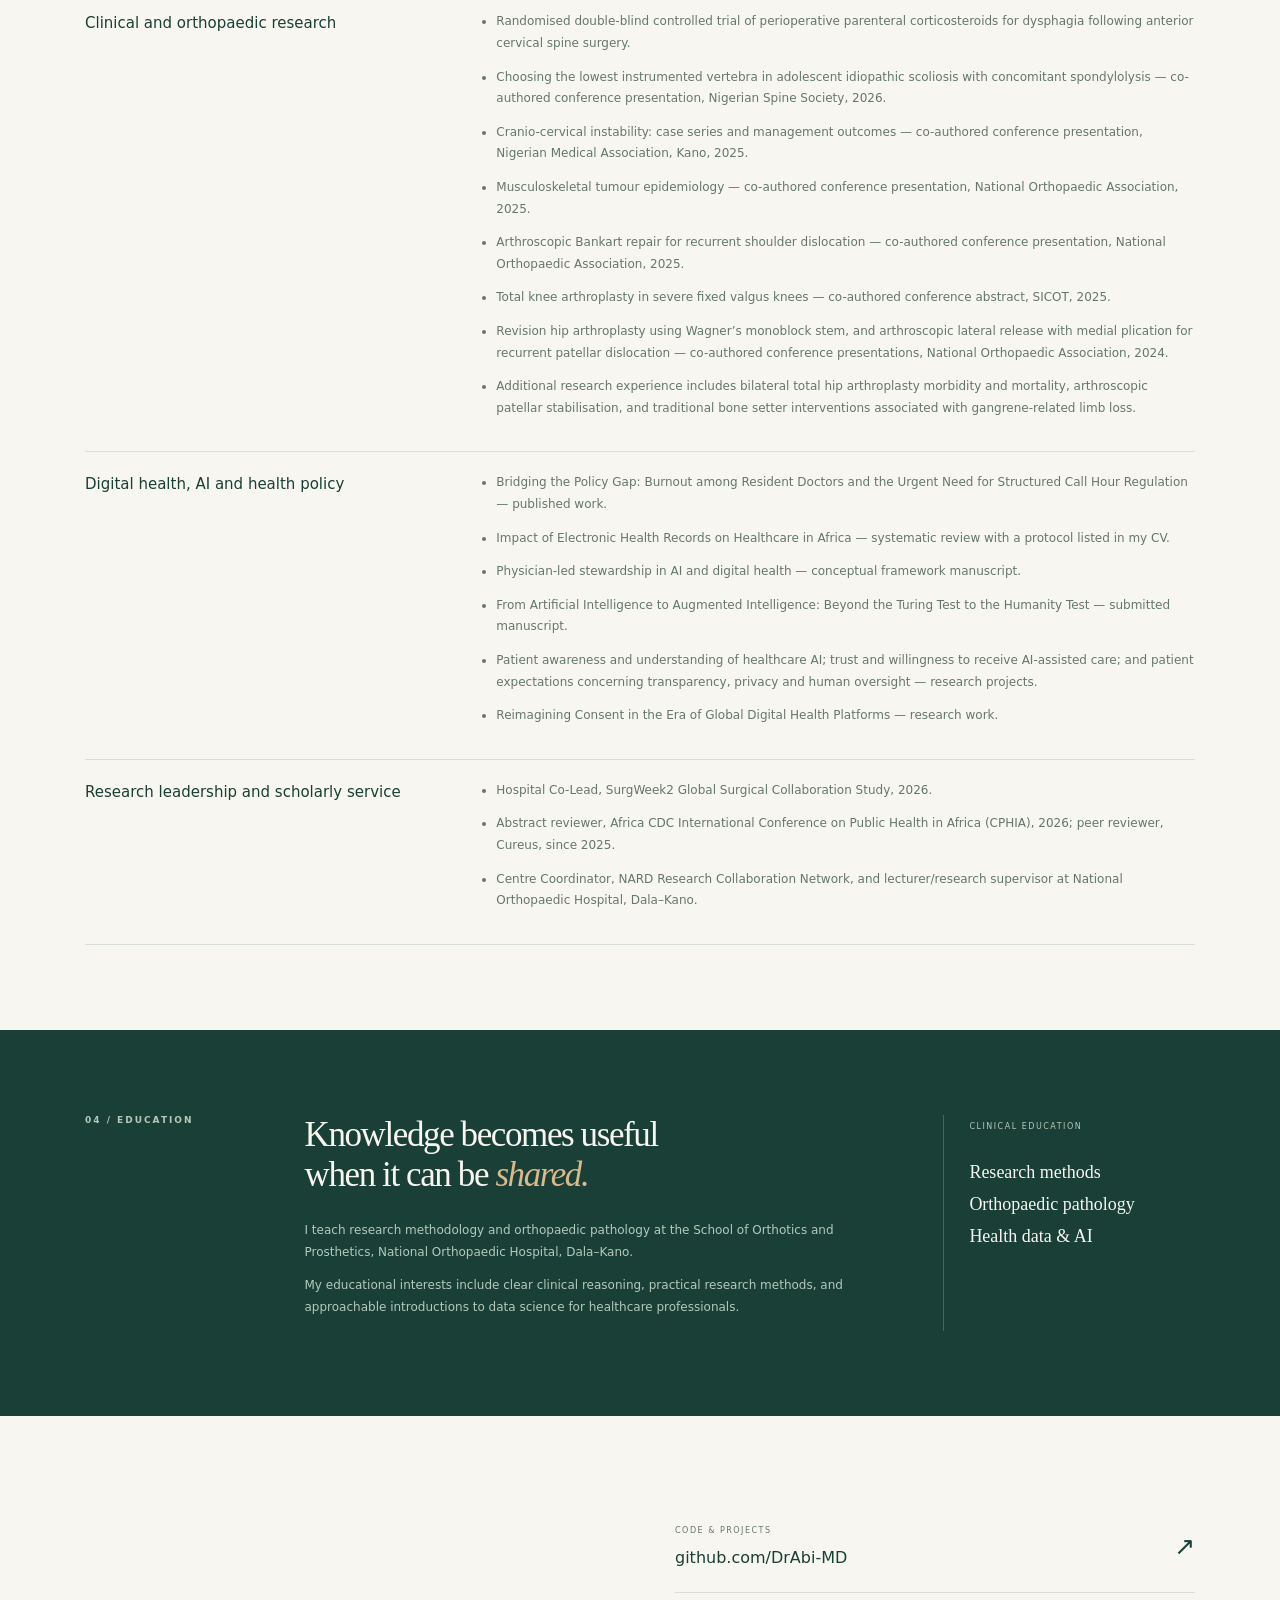
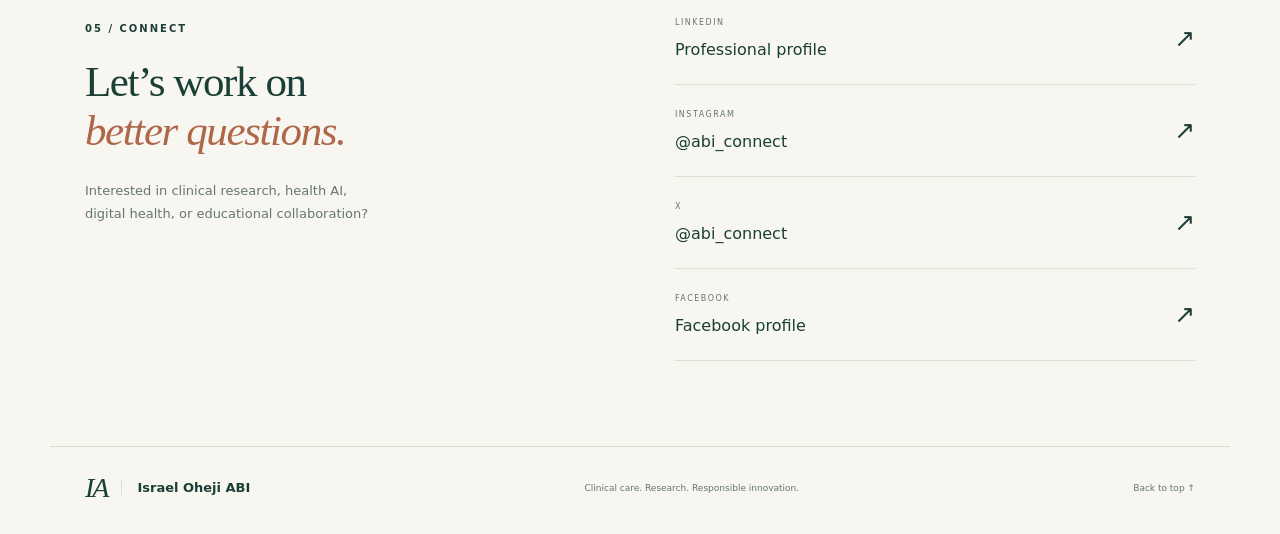
==== commit feb500cf: "Add social profile links from public GitHub profile" ====
--- a/index.html
+++ b/index.html
@@ -8,4 +8,4 @@
 <div class="project-row"><div class="project-label">02</div><div><div class="project-kind">CLINICAL MACHINE LEARNING</div><h3>COVID Laboratory Prediction</h3><p>A Python project exploring laboratory-based prediction with logistic regression and random forest.</p><div class="tags"><span>Python</span><span>Machine learning</span><span>Clinical data</span></div></div><a class="round-link" href="https://github.com/DrAbi-MD/covid-laboratory-prediction" aria-label="View COVID laboratory prediction repository">↗</a></div><div class="project-note">Explore implementation, methods, and limitations in the <a href="https://github.com/DrAbi-MD">GitHub repositories ↗</a>.</div></div></section>
 <section class="research wrap section" id="research"><div class="section-top"><div><div class="section-index">03 / RESEARCH</div><h2>Research <em>interests.</em></h2></div><p>My research interests connect orthopaedic surgery,<br>digital health, and trustworthy healthcare AI.</p></div><div class="research-grid"><article><span class="research-number">01</span><h3>Digital twins for endoscopic surgery</h3><p>Exploring patient-specific digital models to support surgical planning, simulation, and decision-making in endoscopic spine surgery.</p></article><article><span class="research-number">02</span><h3>Minimally invasive orthopaedic surgery</h3><p>Studying surgical techniques, patient selection, functional recovery, and outcomes following minimally invasive procedures.</p></article><article><span class="research-number">03</span><h3>Trustworthy AI for musculoskeletal care</h3><p>Developing and evaluating reliable, explainable, and clinically useful AI tools for predicting outcomes and supporting musculoskeletal care.</p></article><article><span class="research-number">04</span><h3>Digital health &amp; clinical informatics</h3><p>Exploring electronic health records, longitudinal clinical data, and decision-support tools that fit healthcare workflows.</p></article><article><span class="research-number">05</span><h3>Healthcare AI governance, policy &amp; safety</h3><p>Investigating human oversight, accountability, equity, and policies that support safe and responsible healthcare AI, particularly in resource-limited settings.</p></article></div><div class="research-experience"><h3>Selected research experience</h3><article class="research-list"><h4>Clinical and orthopaedic research</h4><ul><li>Randomised double-blind controlled trial of perioperative parenteral corticosteroids for dysphagia following anterior cervical spine surgery.</li><li>Choosing the lowest instrumented vertebra in adolescent idiopathic scoliosis with concomitant spondylolysis — co-authored conference presentation, Nigerian Spine Society, 2026.</li><li>Cranio-cervical instability: case series and management outcomes — co-authored conference presentation, Nigerian Medical Association, Kano, 2025.</li><li>Musculoskeletal tumour epidemiology — co-authored conference presentation, National Orthopaedic Association, 2025.</li><li>Arthroscopic Bankart repair for recurrent shoulder dislocation — co-authored conference presentation, National Orthopaedic Association, 2025.</li><li>Total knee arthroplasty in severe fixed valgus knees — co-authored conference abstract, SICOT, 2025.</li><li>Revision hip arthroplasty using Wagner’s monoblock stem, and arthroscopic lateral release with medial plication for recurrent patellar dislocation — co-authored conference presentations, National Orthopaedic Association, 2024.</li><li>Additional research experience includes bilateral total hip arthroplasty morbidity and mortality, arthroscopic patellar stabilisation, and traditional bone setter interventions associated with gangrene-related limb loss.</li></ul></article><article class="research-list"><h4>Digital health, AI and health policy</h4><ul><li>Bridging the Policy Gap: Burnout among Resident Doctors and the Urgent Need for Structured Call Hour Regulation — published work.</li><li>Impact of Electronic Health Records on Healthcare in Africa — systematic review with a protocol listed in my CV.</li><li>Physician-led stewardship in AI and digital health — conceptual framework manuscript.</li><li>From Artificial Intelligence to Augmented Intelligence: Beyond the Turing Test to the Humanity Test — submitted manuscript.</li><li>Patient awareness and understanding of healthcare AI; trust and willingness to receive AI-assisted care; and patient expectations concerning transparency, privacy and human oversight — research projects.</li><li>Reimagining Consent in the Era of Global Digital Health Platforms — research work.</li></ul></article><article class="research-list"><h4>Research leadership and scholarly service</h4><ul><li>Hospital Co-Lead, SurgWeek2 Global Surgical Collaboration Study, 2026.</li><li>Abstract reviewer, Africa CDC International Conference on Public Health in Africa (CPHIA), 2026; peer reviewer, Cureus, since 2025.</li><li>Centre Coordinator, NARD Research Collaboration Network, and lecturer/research supervisor at National Orthopaedic Hospital, Dala–Kano.</li></ul></article></div></section>
 <section class="teaching section" id="teaching"><div class="wrap teaching-inner"><div class="section-index">04 / EDUCATION</div><div><h2>Knowledge becomes useful<br>when it can be <em>shared.</em></h2><p>I teach research methodology and orthopaedic pathology at the School of Orthotics and Prosthetics, National Orthopaedic Hospital, Dala–Kano.</p><p>My educational interests include clear clinical reasoning, practical research methods, and approachable introductions to data science for healthcare professionals.</p></div><div class="teaching-aside"><span>CLINICAL EDUCATION</span><div>Research methods<br>Orthopaedic pathology<br>Health data & AI</div></div></div></section>
-<section class="contact wrap section" id="contact"><div><div class="section-index">05 / CONNECT</div><h2>Let’s work on<br><em>better questions.</em></h2><p>Interested in clinical research, health AI,<br>digital health, or educational collaboration?</p></div><div class="contact-links"><a href="https://github.com/DrAbi-MD"><span>CODE & PROJECTS</span><strong>github.com/DrAbi-MD</strong><b>↗</b></a></div></section></main><footer class="wrap"><a class="logo" href="#home">IA<span>Israel Oheji ABI</span></a><span>Clinical care. Research. Responsible innovation.</span><a href="#home">Back to top ↑</a></footer><script src="script.js"></script></body></html>
+<section class="contact wrap section" id="contact"><div><div class="section-index">05 / CONNECT</div><h2>Let’s work on<br><em>better questions.</em></h2><p>Interested in clinical research, health AI,<br>digital health, or educational collaboration?</p></div><div class="contact-links"><a href="https://github.com/DrAbi-MD"><span>CODE & PROJECTS</span><strong>github.com/DrAbi-MD</strong><b>↗</b></a><a href="https://www.linkedin.com/in/israel-abi-01b68212b/"><span>LINKEDIN</span><strong>Professional profile</strong><b>↗</b></a><a href="https://www.instagram.com/abi_connect?stkn=MTA2aXI0YmgwaWNhOQ=="><span>INSTAGRAM</span><strong>@abi_connect</strong><b>↗</b></a><a href="https://x.com/abi_connect"><span>X</span><strong>@abi_connect</strong><b>↗</b></a><a href="https://www.facebook.com/share/1FdC88ebVK/"><span>FACEBOOK</span><strong>Facebook profile</strong><b>↗</b></a></div></section></main><footer class="wrap"><a class="logo" href="#home">IA<span>Israel Oheji ABI</span></a><span>Clinical care. Research. Responsible innovation.</span><a href="#home">Back to top ↑</a></footer><script src="script.js"></script></body></html>
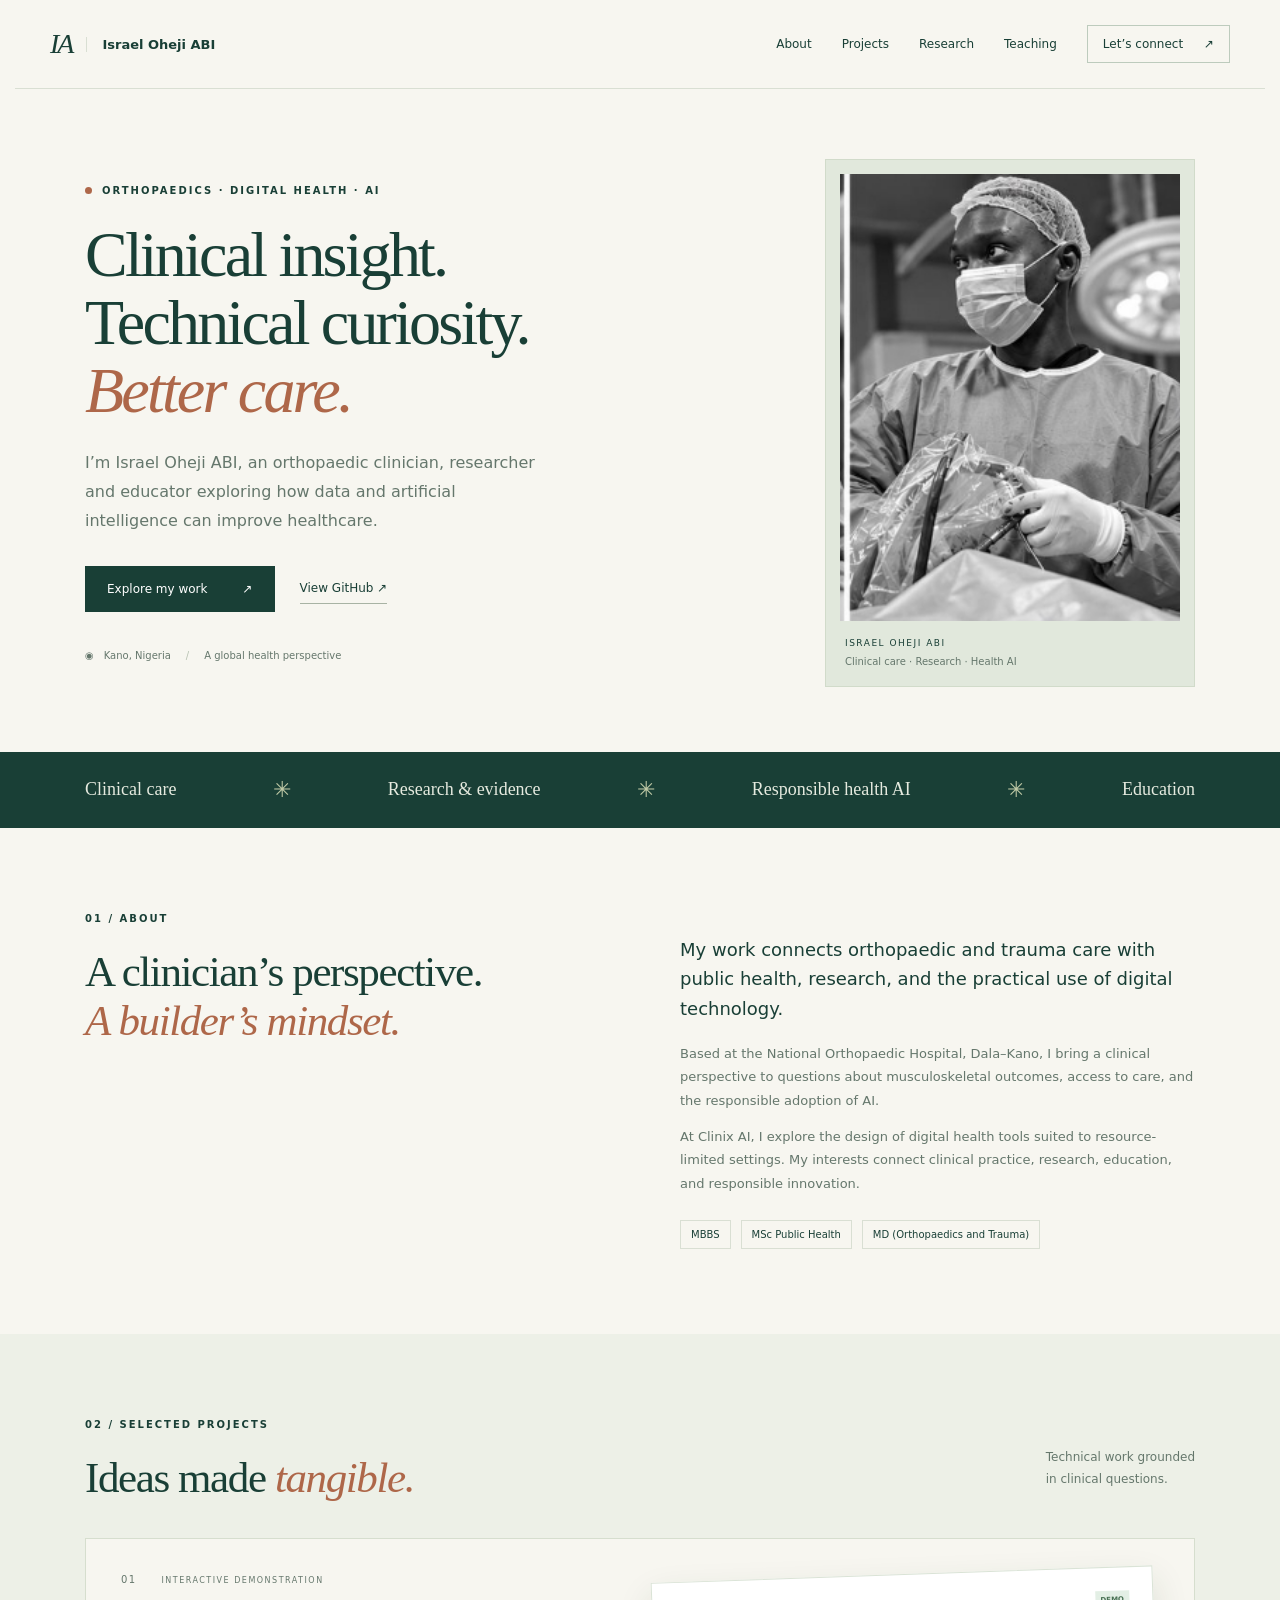
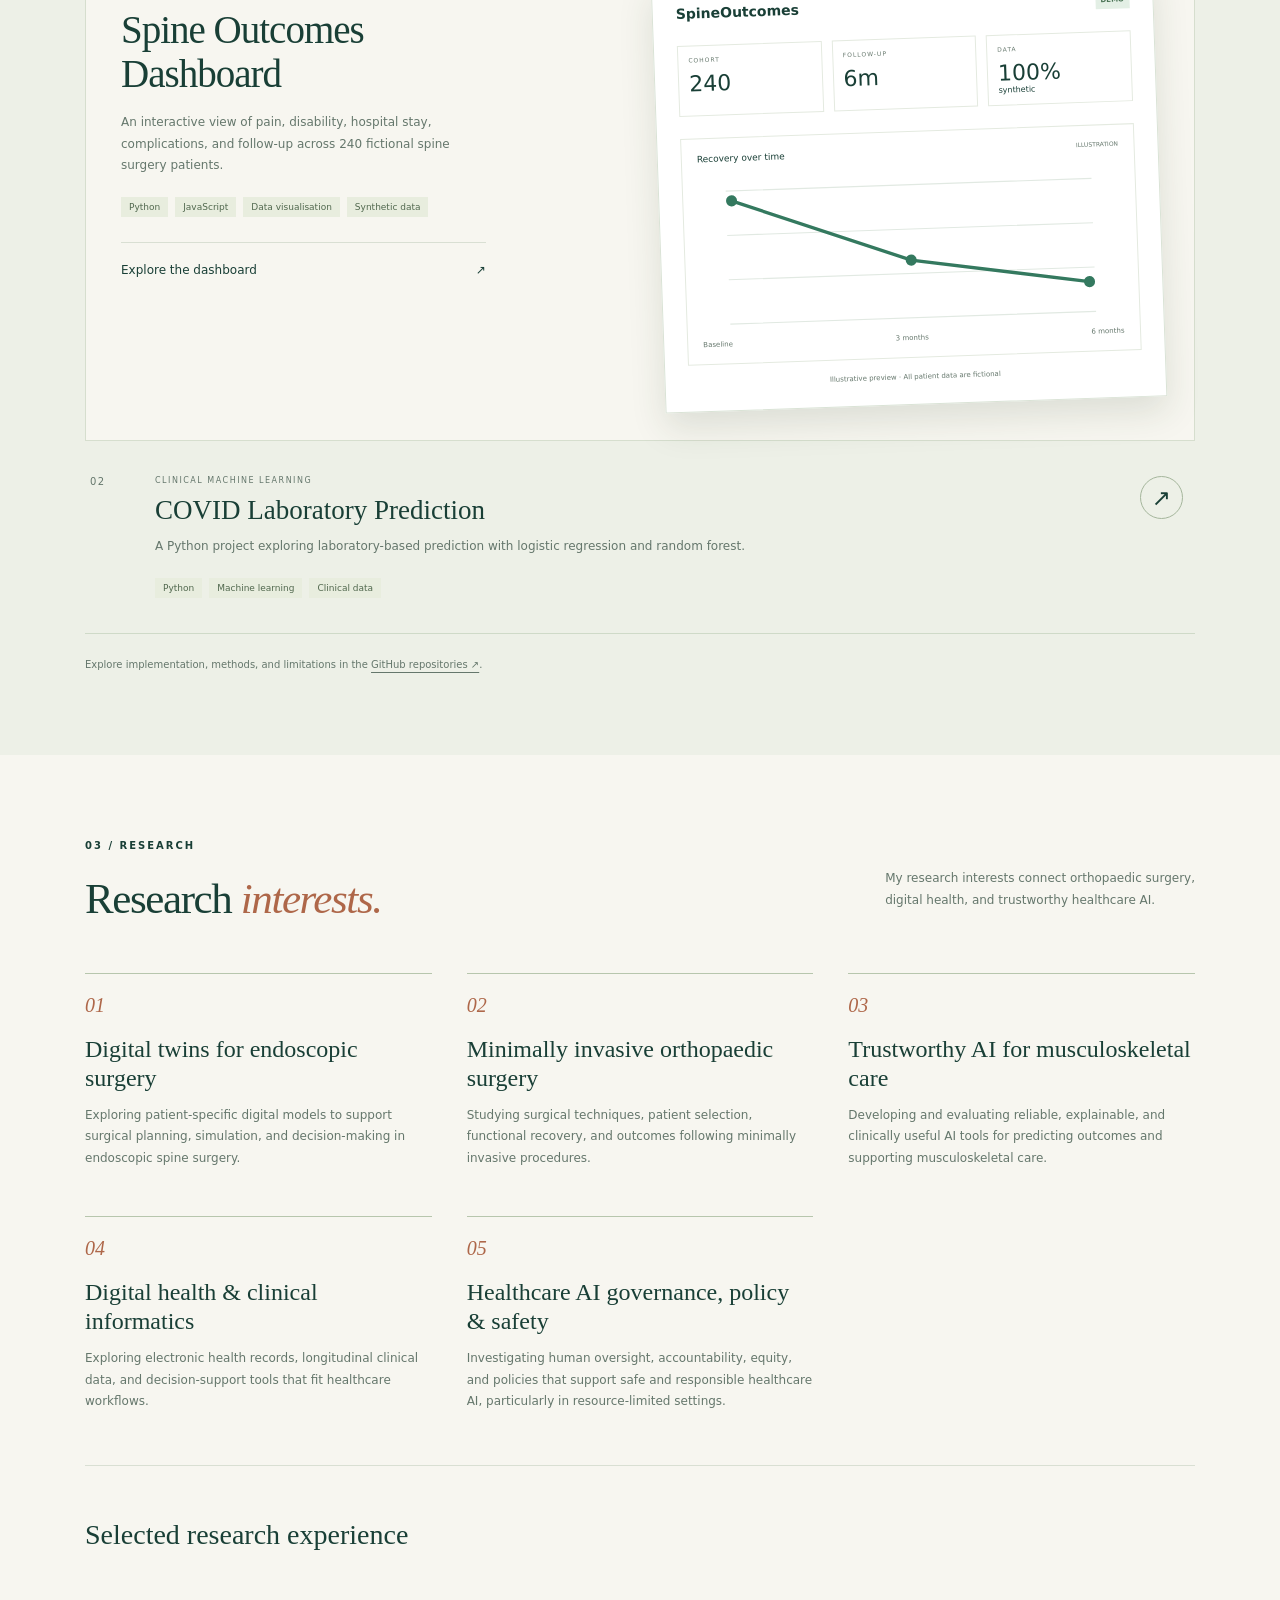
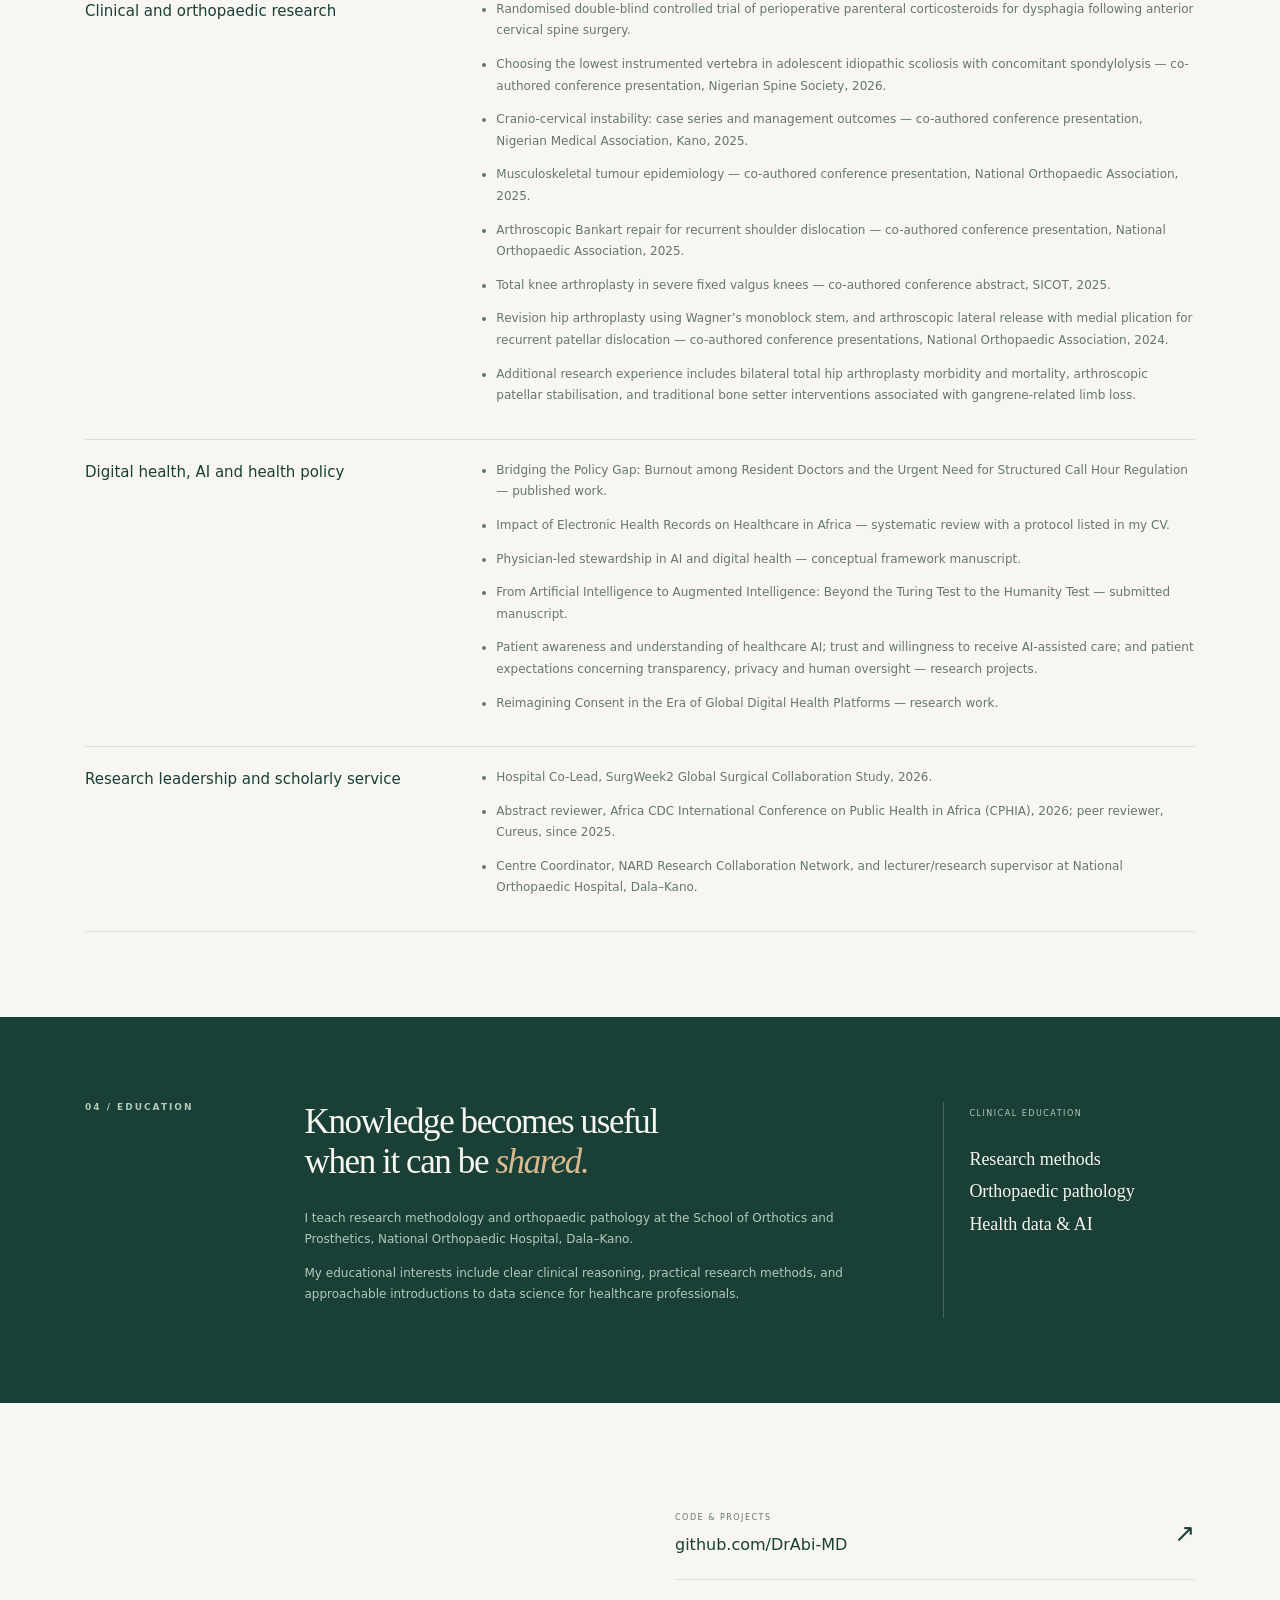
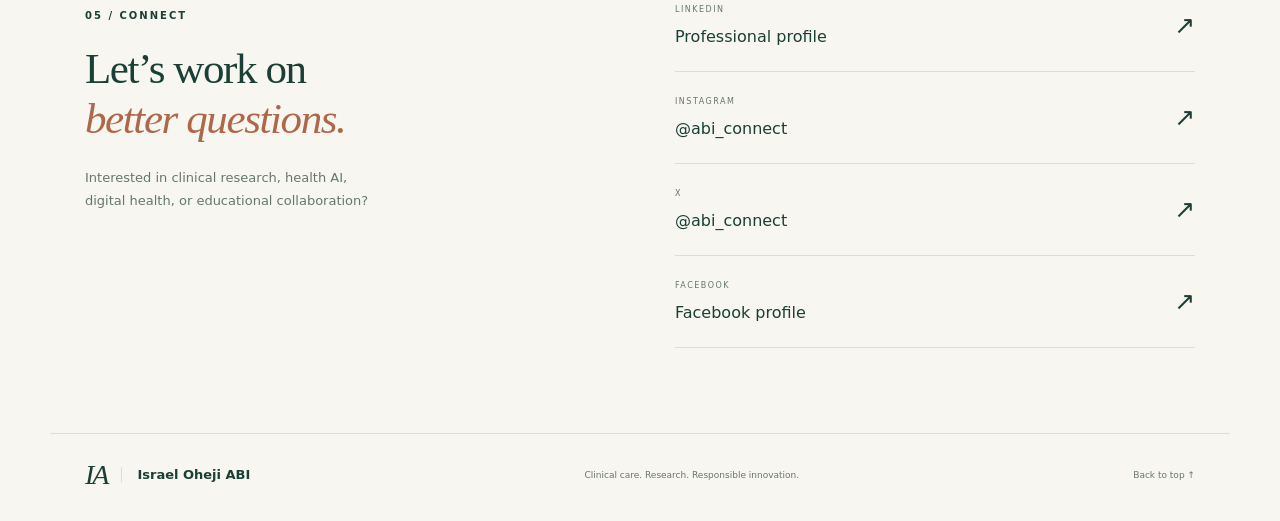
==== commit ee63301e: "Add supplied portrait to portfolio introduction" ====
--- a/index.html
+++ b/index.html
@@ -1,7 +1,7 @@
 <!doctype html>
 <html lang="en"><head><meta charset="utf-8"><meta name="viewport" content="width=device-width,initial-scale=1"><meta name="description" content="Israel Oheji ABI — orthopaedic clinician, researcher and educator exploring AI, digital health and musculoskeletal care."><meta name="theme-color" content="#153e37"><title>Israel Oheji ABI | Clinical care, research & health AI</title><link rel="icon" href="favicon.svg" type="image/svg+xml"><link rel="stylesheet" href="styles.css"></head>
 <body><a class="skip" href="#main">Skip to content</a><header><a class="logo" href="#home" aria-label="Israel Oheji ABI home">IA<span>Israel Oheji ABI</span></a><button class="menu" aria-label="Toggle navigation" aria-expanded="false" aria-controls="navigation">Menu</button><nav id="navigation" aria-label="Main navigation"><a href="#about">About</a><a href="#projects">Projects</a><a href="#research">Research</a><a href="#teaching">Teaching</a><a href="#contact" class="nav-contact">Let’s connect <span>↗</span></a></nav></header>
-<main id="main"><section class="hero wrap" id="home"><div class="hero-copy"><div class="eyebrow"><span></span> ORTHOPAEDICS · DIGITAL HEALTH · AI</div><h1>Clinical insight.<br>Technical curiosity.<br><em>Better care.</em></h1><p class="intro">I’m Israel Oheji ABI, an orthopaedic clinician, researcher and educator exploring how data and artificial intelligence can improve healthcare.</p><div class="hero-actions"><a class="button" href="#projects">Explore my work <span>↗</span></a><a class="text-link" href="https://github.com/DrAbi-MD">View GitHub ↗</a></div><div class="location"><span>◉</span> Kano, Nigeria <span class="divider">/</span> A global health perspective</div></div><div class="hero-art" aria-hidden="true"><div class="art-top"><span>THE INTERSECTION</span><span>01 / 03</span></div><svg viewBox="0 0 460 480"><defs><pattern id="grid" width="30" height="30" patternUnits="userSpaceOnUse"><circle cx="1" cy="1" r="1" fill="#b5cabd"/></pattern></defs><rect width="460" height="480" fill="url(#grid)"/><g fill="none" stroke="#68947c" stroke-width="1"><circle cx="230" cy="240" r="170"/><circle cx="230" cy="240" r="114"/><path d="M60 240H400M230 70V410" stroke-dasharray="4 6"/><path d="M90 138L230 100L365 155L400 240L340 355L230 410L102 347L60 240Z"/><path d="M90 138L340 355M365 155L102 347M230 100L60 240L230 410L400 240Z"/></g><g fill="#d5e1d6" stroke="#416e59" stroke-width="1.4"><rect x="202" y="118" width="56" height="29" rx="8" transform="rotate(-8 230 133)"/><rect x="201" y="157" width="58" height="31" rx="8" transform="rotate(-4 230 172)"/><rect x="199" y="198" width="62" height="32" rx="8"/><rect x="197" y="240" width="66" height="34" rx="8" transform="rotate(4 230 257)"/><rect x="194" y="284" width="72" height="36" rx="8" transform="rotate(8 230 302)"/><path d="M197 332Q230 322 263 342L230 377Z"/></g><g fill="#153e37"><circle cx="90" cy="138" r="6"/><circle cx="365" cy="155" r="6"/><circle cx="340" cy="355" r="6"/><circle cx="102" cy="347" r="6"/></g><g fill="#ba704c"><circle cx="230" cy="70" r="5"/><circle cx="400" cy="240" r="5"/><circle cx="60" cy="240" r="5"/><circle cx="230" cy="410" r="5"/></g></svg><div class="art-bottom"><span>HUMAN EXPERIENCE<br><b>MEETS COMPUTATIONAL THINKING</b></span><span class="art-mark">↗</span></div></div></section>
+<main id="main"><section class="hero wrap" id="home"><div class="hero-copy"><div class="eyebrow"><span></span> ORTHOPAEDICS · DIGITAL HEALTH · AI</div><h1>Clinical insight.<br>Technical curiosity.<br><em>Better care.</em></h1><p class="intro">I’m Israel Oheji ABI, an orthopaedic clinician, researcher and educator exploring how data and artificial intelligence can improve healthcare.</p><div class="hero-actions"><a class="button" href="#projects">Explore my work <span>↗</span></a><a class="text-link" href="https://github.com/DrAbi-MD">View GitHub ↗</a></div><div class="location"><span>◉</span> Kano, Nigeria <span class="divider">/</span> A global health perspective</div></div><figure class="portrait"><img src="assets/israel-oheji-abi.png" alt="Israel Oheji ABI in surgical attire in an operating theatre" width="242" height="318" fetchpriority="high"><figcaption><span>ISRAEL OHEJI ABI</span><span>Clinical care · Research · Health AI</span></figcaption></figure></section>
 <div class="discipline-band"><div class="wrap"><span>Clinical care</span><span class="asterisk">✳</span><span>Research & evidence</span><span class="asterisk">✳</span><span>Responsible health AI</span><span class="asterisk">✳</span><span>Education</span></div></div>
 <section class="about wrap section" id="about"><div><div class="section-index">01 / ABOUT</div><h2>A clinician’s perspective.<br><em>A builder’s mindset.</em></h2></div><div class="about-copy"><p class="lead">My work connects orthopaedic and trauma care with public health, research, and the practical use of digital technology.</p><p>Based at the National Orthopaedic Hospital, Dala–Kano, I bring a clinical perspective to questions about musculoskeletal outcomes, access to care, and the responsible adoption of AI.</p><p>At Clinix AI, I explore the design of digital health tools suited to resource-limited settings. My interests connect clinical practice, research, education, and responsible innovation.</p><div class="credentials"><span>MBBS</span><span>MSc Public Health</span><span>MD (Orthopaedics and Trauma)</span></div></div></section>
 <section class="projects-section section" id="projects"><div class="wrap"><div class="section-top"><div><div class="section-index">02 / SELECTED PROJECTS</div><h2>Ideas made <em>tangible.</em></h2></div><p>Technical work grounded<br>in clinical questions.</p></div><a class="featured-project" href="https://drabi-md.github.io/spine-outcomes-dashboard/"><div class="project-content"><div class="project-label">01 <span>INTERACTIVE DEMONSTRATION</span></div><h3>Spine Outcomes<br>Dashboard</h3><p>An interactive view of pain, disability, hospital stay, complications, and follow-up across 240 fictional spine surgery patients.</p><div class="tags"><span>Python</span><span>JavaScript</span><span>Data visualisation</span><span>Synthetic data</span></div><div class="project-action">Explore the dashboard <span>↗</span></div></div><div class="dashboard-preview" aria-hidden="true"><div class="mini-heading">SpineOutcomes <span>DEMO</span></div><div class="mini-metrics"><div><small>COHORT</small><strong>240</strong></div><div><small>FOLLOW-UP</small><strong>6m</strong></div><div><small>DATA</small><strong>100%<i>synthetic</i></strong></div></div><div class="mini-chart"><div>Recovery over time <span>ILLUSTRATION</span></div><svg viewBox="0 0 380 160"><g stroke="#e1e9e2"><path d="M25 25H355M25 65H355M25 105H355M25 145H355"/></g><path d="M30 34L190 93L350 118" fill="none" stroke="#34795f" stroke-width="3"/><g fill="#34795f"><circle cx="30" cy="34" r="5"/><circle cx="190" cy="93" r="5"/><circle cx="350" cy="118" r="5"/></g></svg><div class="mini-axis"><span>Baseline</span><span>3 months</span><span>6 months</span></div></div><div class="preview-caption">Illustrative preview · All patient data are fictional</div></div></a>
--- a/styles.css
+++ b/styles.css
@@ -2,3 +2,5 @@
 @media(prefers-reduced-motion:reduce){html{scroll-behavior:auto}}
 
 .research-experience{border-top:1px solid var(--line);margin-top:40px;padding-top:25px}.research-experience>h3{font-size:28px}.research-list{display:grid;grid-template-columns:1fr 2fr;gap:35px;padding:20px 0;border-bottom:1px solid var(--line)}.research-list h4{font-weight:500;font-size:15px;line-height:1.6;margin:0}.research-list ul{padding-left:18px;margin:0;color:var(--muted);font-size:12px;line-height:1.8}.research-list li{margin-bottom:12px}@media(max-width:650px){.research-list{grid-template-columns:1fr;gap:15px}}
+
+.portrait{margin:0 0 0 auto;width:100%;max-width:370px;background:#e1e8dc;padding:14px;border:1px solid #d1dbca}.portrait img{display:block;width:100%;height:auto}.portrait figcaption{display:flex;flex-direction:column;gap:8px;padding:17px 5px 5px;font-size:9px;letter-spacing:1.5px}.portrait figcaption span:last-child{font-size:10px;letter-spacing:0;color:var(--muted)}@media(max-width:650px){.portrait{margin:auto;max-width:330px}}
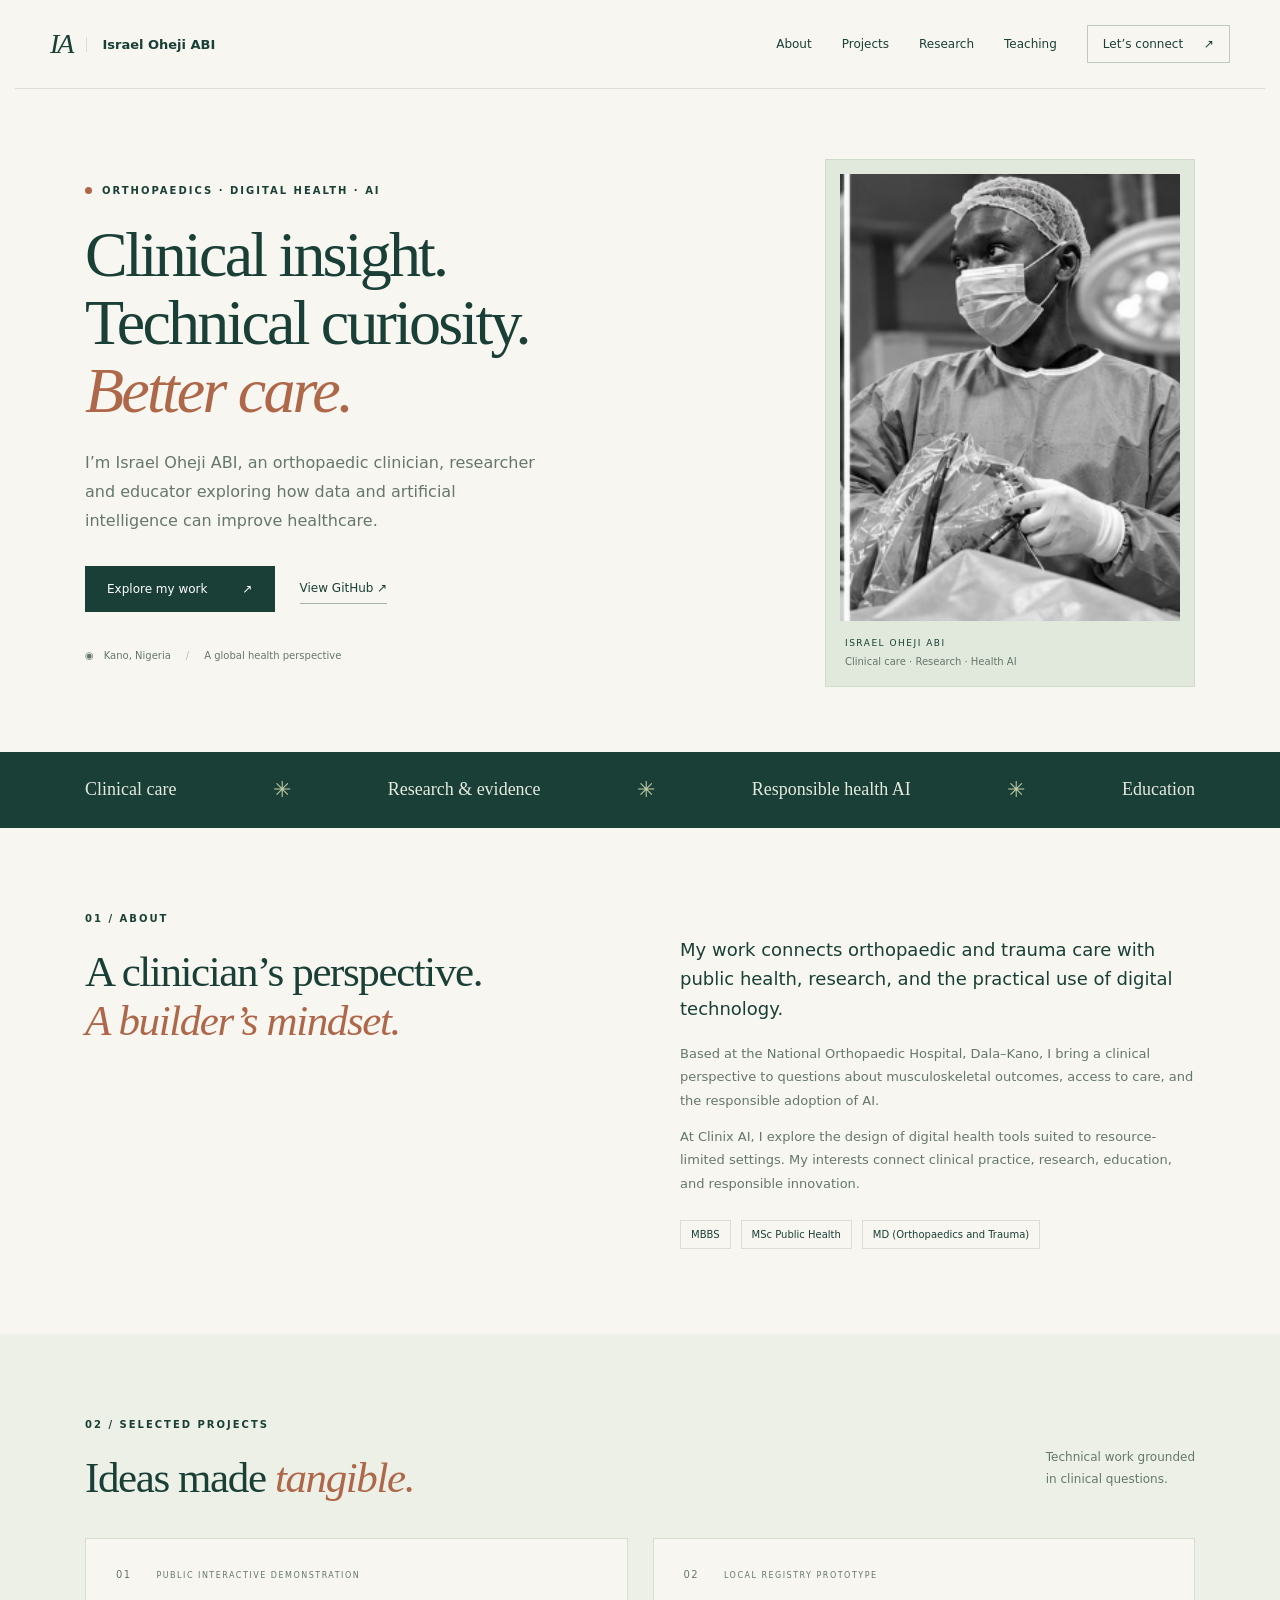
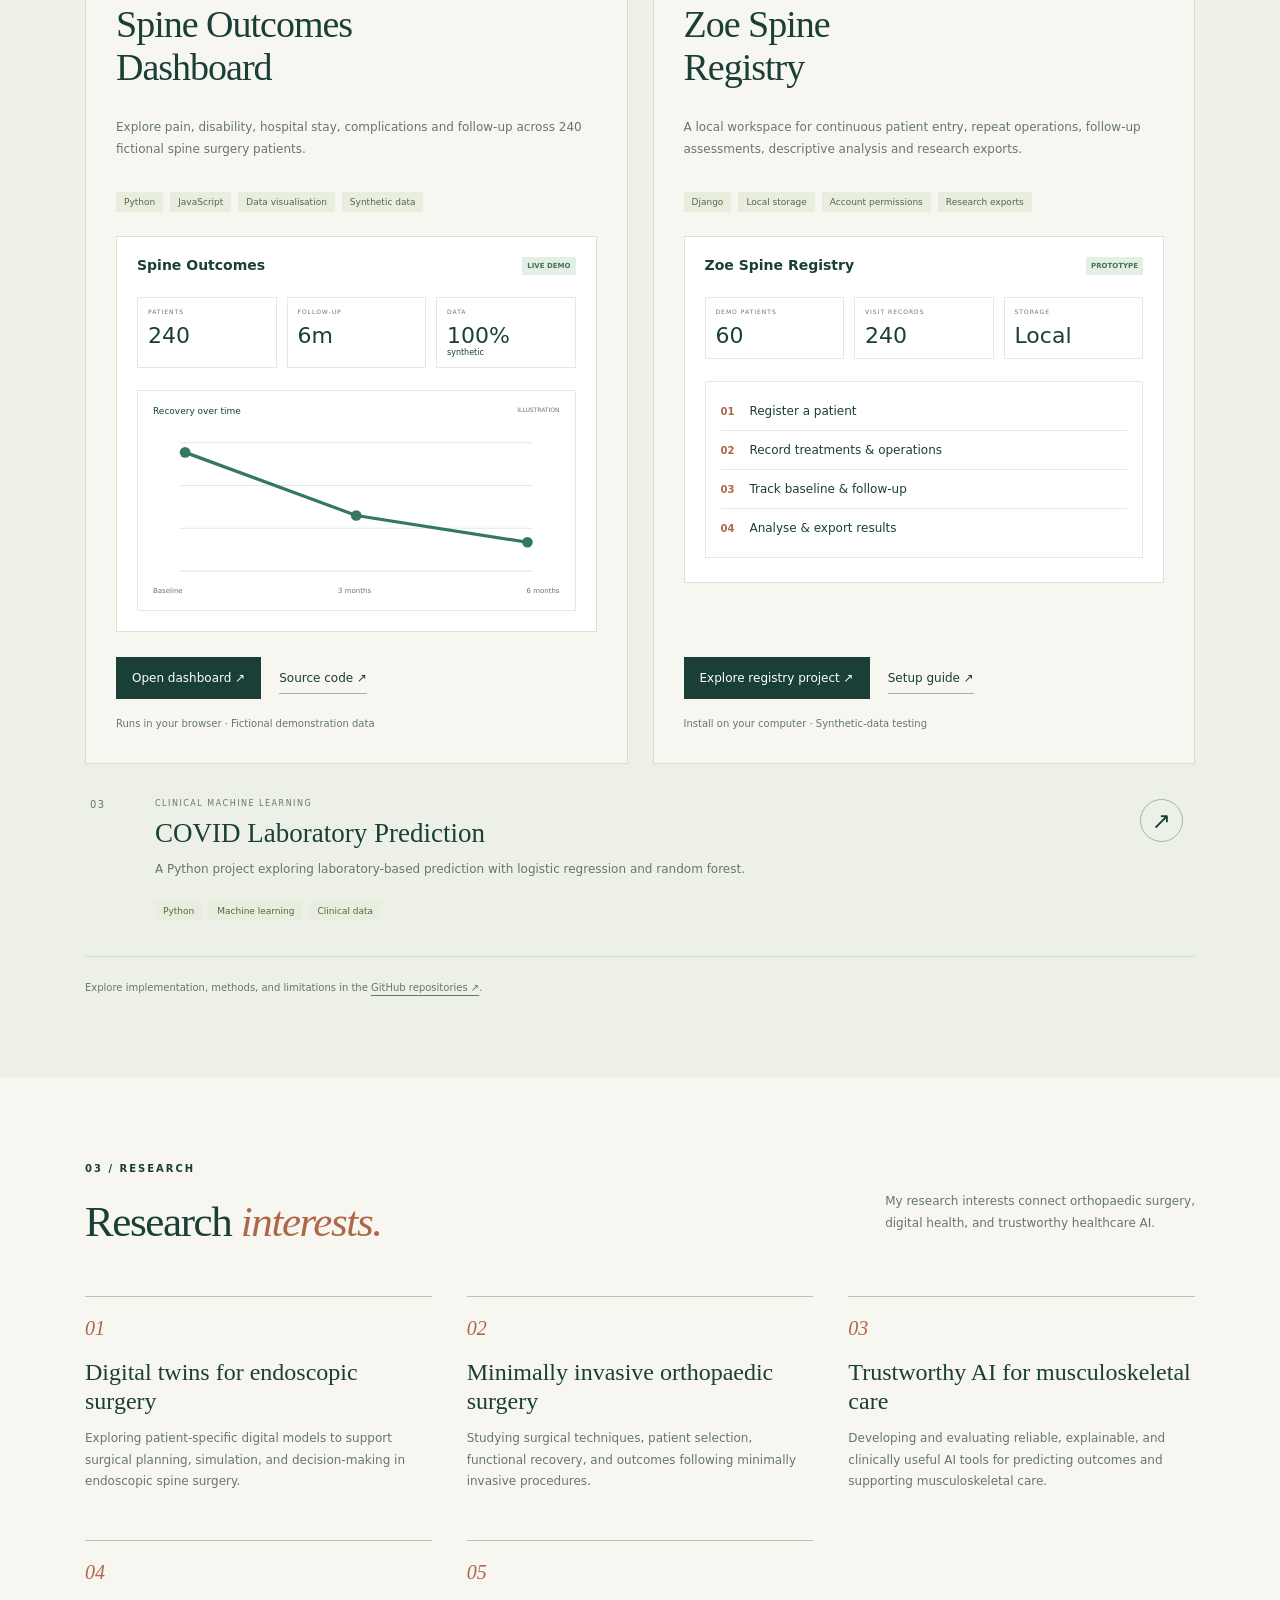
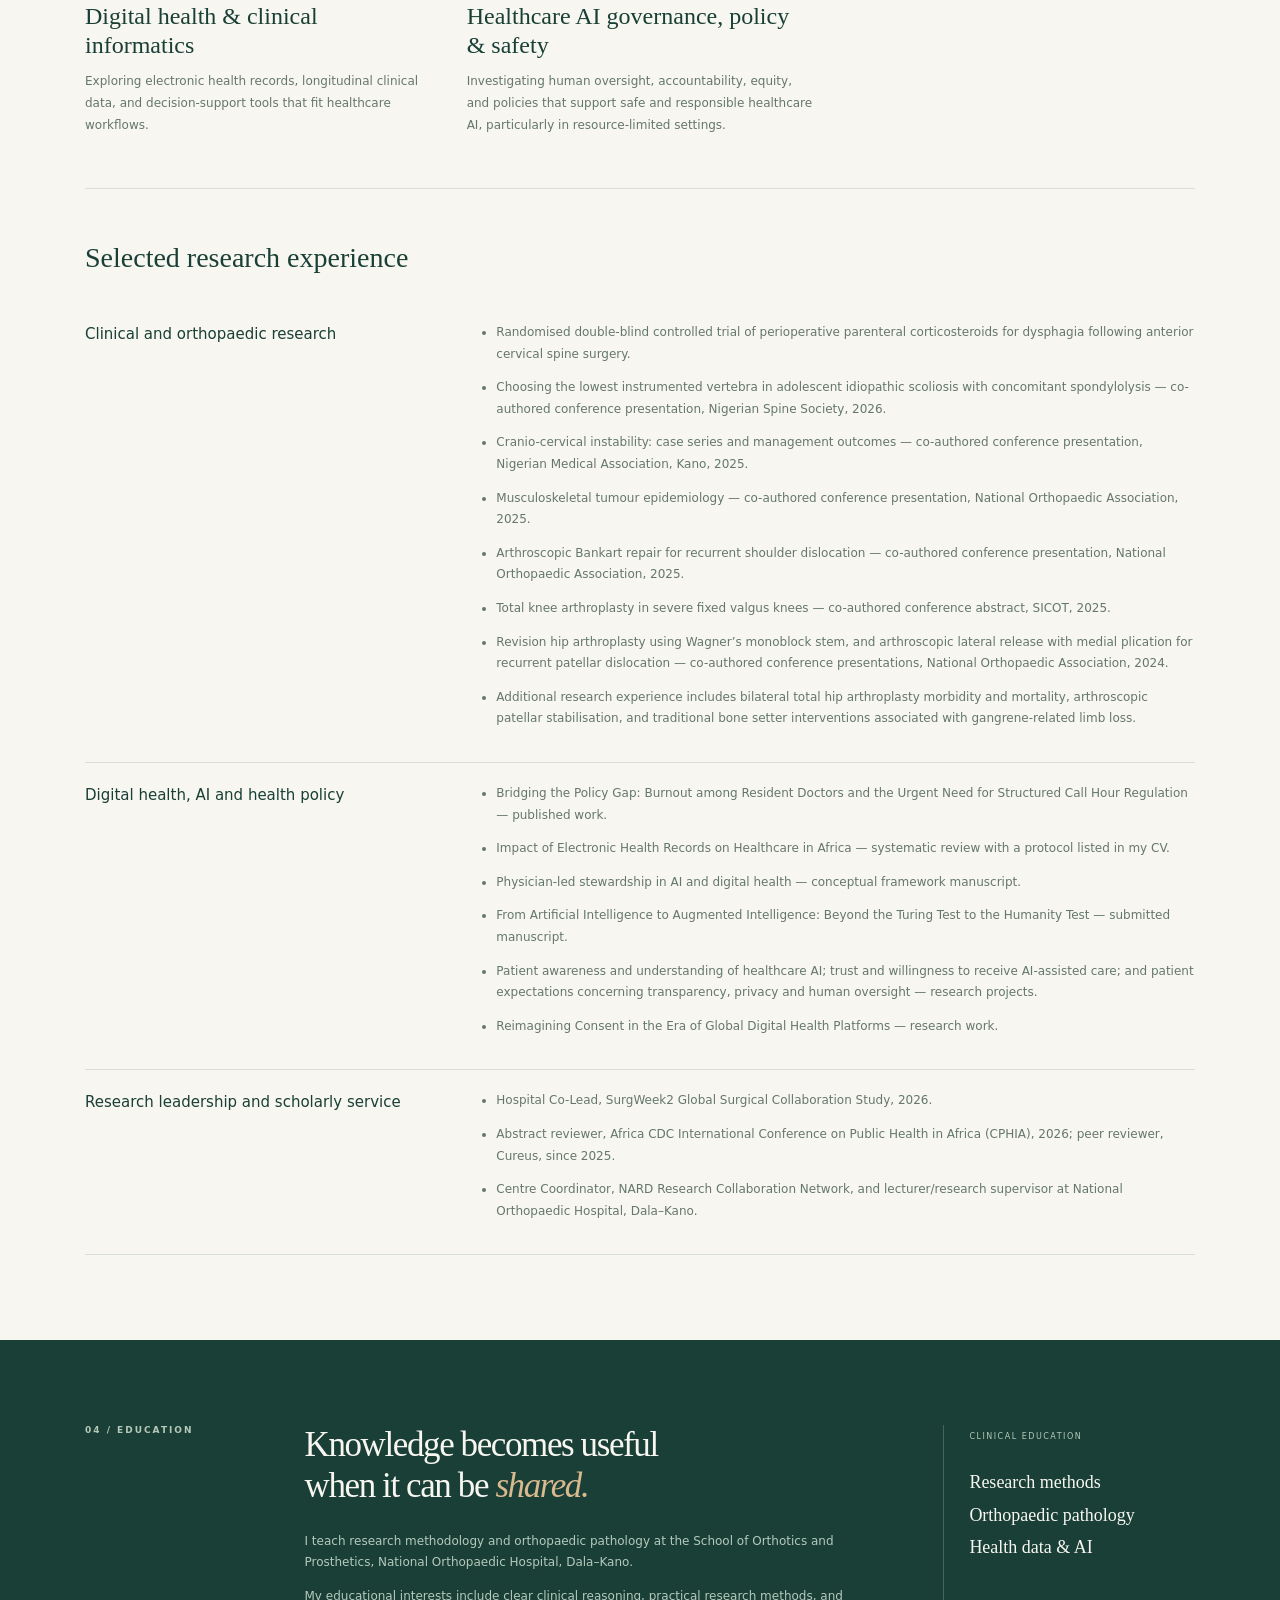
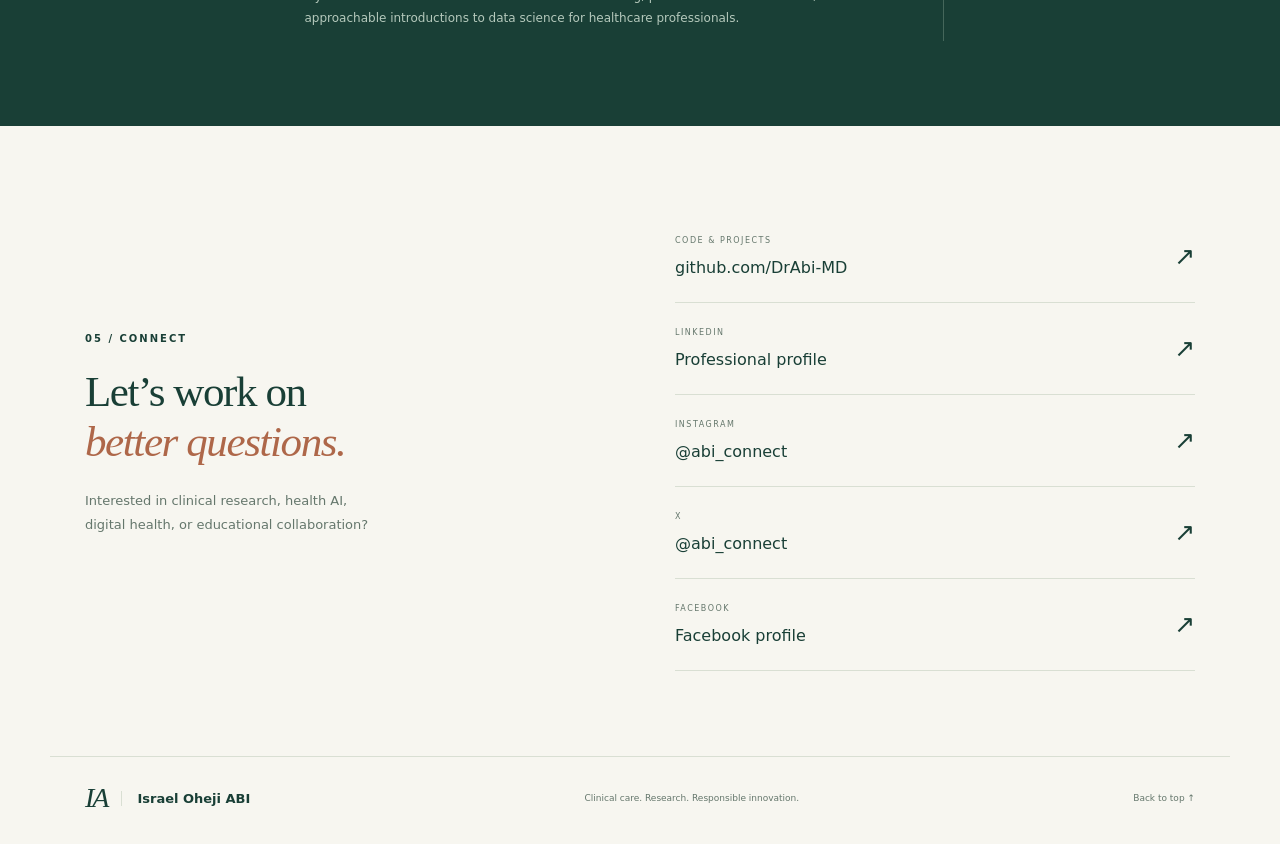
==== commit 1c1f8e07: "Show spine dashboard and Zoe registry as separate portfolio projects" ====
--- a/index.html
+++ b/index.html
@@ -4,8 +4,10 @@
 <main id="main"><section class="hero wrap" id="home"><div class="hero-copy"><div class="eyebrow"><span></span> ORTHOPAEDICS · DIGITAL HEALTH · AI</div><h1>Clinical insight.<br>Technical curiosity.<br><em>Better care.</em></h1><p class="intro">I’m Israel Oheji ABI, an orthopaedic clinician, researcher and educator exploring how data and artificial intelligence can improve healthcare.</p><div class="hero-actions"><a class="button" href="#projects">Explore my work <span>↗</span></a><a class="text-link" href="https://github.com/DrAbi-MD">View GitHub ↗</a></div><div class="location"><span>◉</span> Kano, Nigeria <span class="divider">/</span> A global health perspective</div></div><figure class="portrait"><img src="assets/israel-oheji-abi.png" alt="Israel Oheji ABI in surgical attire in an operating theatre" width="242" height="318" fetchpriority="high"><figcaption><span>ISRAEL OHEJI ABI</span><span>Clinical care · Research · Health AI</span></figcaption></figure></section>
 <div class="discipline-band"><div class="wrap"><span>Clinical care</span><span class="asterisk">✳</span><span>Research & evidence</span><span class="asterisk">✳</span><span>Responsible health AI</span><span class="asterisk">✳</span><span>Education</span></div></div>
 <section class="about wrap section" id="about"><div><div class="section-index">01 / ABOUT</div><h2>A clinician’s perspective.<br><em>A builder’s mindset.</em></h2></div><div class="about-copy"><p class="lead">My work connects orthopaedic and trauma care with public health, research, and the practical use of digital technology.</p><p>Based at the National Orthopaedic Hospital, Dala–Kano, I bring a clinical perspective to questions about musculoskeletal outcomes, access to care, and the responsible adoption of AI.</p><p>At Clinix AI, I explore the design of digital health tools suited to resource-limited settings. My interests connect clinical practice, research, education, and responsible innovation.</p><div class="credentials"><span>MBBS</span><span>MSc Public Health</span><span>MD (Orthopaedics and Trauma)</span></div></div></section>
-<section class="projects-section section" id="projects"><div class="wrap"><div class="section-top"><div><div class="section-index">02 / SELECTED PROJECTS</div><h2>Ideas made <em>tangible.</em></h2></div><p>Technical work grounded<br>in clinical questions.</p></div><a class="featured-project" href="https://drabi-md.github.io/spine-outcomes-dashboard/"><div class="project-content"><div class="project-label">01 <span>INTERACTIVE DEMONSTRATION</span></div><h3>Spine Outcomes<br>Dashboard</h3><p>An interactive view of pain, disability, hospital stay, complications, and follow-up across 240 fictional spine surgery patients.</p><div class="tags"><span>Python</span><span>JavaScript</span><span>Data visualisation</span><span>Synthetic data</span></div><div class="project-action">Explore the dashboard <span>↗</span></div></div><div class="dashboard-preview" aria-hidden="true"><div class="mini-heading">SpineOutcomes <span>DEMO</span></div><div class="mini-metrics"><div><small>COHORT</small><strong>240</strong></div><div><small>FOLLOW-UP</small><strong>6m</strong></div><div><small>DATA</small><strong>100%<i>synthetic</i></strong></div></div><div class="mini-chart"><div>Recovery over time <span>ILLUSTRATION</span></div><svg viewBox="0 0 380 160"><g stroke="#e1e9e2"><path d="M25 25H355M25 65H355M25 105H355M25 145H355"/></g><path d="M30 34L190 93L350 118" fill="none" stroke="#34795f" stroke-width="3"/><g fill="#34795f"><circle cx="30" cy="34" r="5"/><circle cx="190" cy="93" r="5"/><circle cx="350" cy="118" r="5"/></g></svg><div class="mini-axis"><span>Baseline</span><span>3 months</span><span>6 months</span></div></div><div class="preview-caption">Illustrative preview · All patient data are fictional</div></div></a>
-<div class="project-row"><div class="project-label">02</div><div><div class="project-kind">CLINICAL MACHINE LEARNING</div><h3>COVID Laboratory Prediction</h3><p>A Python project exploring laboratory-based prediction with logistic regression and random forest.</p><div class="tags"><span>Python</span><span>Machine learning</span><span>Clinical data</span></div></div><a class="round-link" href="https://github.com/DrAbi-MD/covid-laboratory-prediction" aria-label="View COVID laboratory prediction repository">↗</a></div><div class="project-note">Explore implementation, methods, and limitations in the <a href="https://github.com/DrAbi-MD">GitHub repositories ↗</a>.</div></div></section>
+<section class="projects-section section" id="projects"><div class="wrap"><div class="section-top"><div><div class="section-index">02 / SELECTED PROJECTS</div><h2>Ideas made <em>tangible.</em></h2></div><p>Technical work grounded<br>in clinical questions.</p></div><div class="spine-projects" aria-label="Separate spine projects">
+<article class="spine-project"><div class="project-label">01 <span>PUBLIC INTERACTIVE DEMONSTRATION</span></div><h3>Spine Outcomes<br>Dashboard</h3><p>Explore pain, disability, hospital stay, complications and follow-up across 240 fictional spine surgery patients.</p><div class="tags"><span>Python</span><span>JavaScript</span><span>Data visualisation</span><span>Synthetic data</span></div><div class="project-visual" aria-hidden="true"><div class="mini-heading">Spine Outcomes <span>LIVE DEMO</span></div><div class="mini-metrics"><div><small>PATIENTS</small><strong>240</strong></div><div><small>FOLLOW-UP</small><strong>6m</strong></div><div><small>DATA</small><strong>100%<i>synthetic</i></strong></div></div><div class="mini-chart"><div>Recovery over time <span>ILLUSTRATION</span></div><svg viewBox="0 0 380 160"><g stroke="#e1e9e2"><path d="M25 25H355M25 65H355M25 105H355M25 145H355"/></g><path d="M30 34L190 93L350 118" fill="none" stroke="#34795f" stroke-width="3"/><g fill="#34795f"><circle cx="30" cy="34" r="5"/><circle cx="190" cy="93" r="5"/><circle cx="350" cy="118" r="5"/></g></svg><div class="mini-axis"><span>Baseline</span><span>3 months</span><span>6 months</span></div></div></div><div class="project-links"><a class="button" href="https://drabi-md.github.io/spine-outcomes-dashboard/">Open dashboard ↗</a><a class="text-link" href="https://github.com/DrAbi-MD/spine-outcomes-dashboard/tree/main">Source code ↗</a></div><p class="project-status">Runs in your browser · Fictional demonstration data</p></article>
+<article class="spine-project"><div class="project-label">02 <span>LOCAL REGISTRY PROTOTYPE</span></div><h3>Zoe Spine<br>Registry</h3><p>A local workspace for continuous patient entry, repeat operations, follow-up assessments, descriptive analysis and research exports.</p><div class="tags"><span>Django</span><span>Local storage</span><span>Account permissions</span><span>Research exports</span></div><div class="project-visual registry-visual" aria-hidden="true"><div class="mini-heading">Zoe Spine Registry <span>PROTOTYPE</span></div><div class="mini-metrics"><div><small>DEMO PATIENTS</small><strong>60</strong></div><div><small>VISIT RECORDS</small><strong>240</strong></div><div><small>STORAGE</small><strong>Local</strong></div></div><div class="registry-steps"><div><b>01</b><span>Register a patient</span></div><div><b>02</b><span>Record treatments &amp; operations</span></div><div><b>03</b><span>Track baseline &amp; follow-up</span></div><div><b>04</b><span>Analyse &amp; export results</span></div></div></div><div class="project-links"><a class="button" href="/zoe-spine-registry/">Explore registry project ↗</a><a class="text-link" href="https://github.com/DrAbi-MD/spine-outcomes-dashboard/blob/local-registry-prototype/local-registry/README.md">Setup guide ↗</a></div><p class="project-status">Install on your computer · Synthetic-data testing</p></article></div>
+<div class="project-row"><div class="project-label">03</div><div><div class="project-kind">CLINICAL MACHINE LEARNING</div><h3>COVID Laboratory Prediction</h3><p>A Python project exploring laboratory-based prediction with logistic regression and random forest.</p><div class="tags"><span>Python</span><span>Machine learning</span><span>Clinical data</span></div></div><a class="round-link" href="https://github.com/DrAbi-MD/covid-laboratory-prediction" aria-label="View COVID laboratory prediction repository">↗</a></div><div class="project-note">Explore implementation, methods, and limitations in the <a href="https://github.com/DrAbi-MD">GitHub repositories ↗</a>.</div></div></section>
 <section class="research wrap section" id="research"><div class="section-top"><div><div class="section-index">03 / RESEARCH</div><h2>Research <em>interests.</em></h2></div><p>My research interests connect orthopaedic surgery,<br>digital health, and trustworthy healthcare AI.</p></div><div class="research-grid"><article><span class="research-number">01</span><h3>Digital twins for endoscopic surgery</h3><p>Exploring patient-specific digital models to support surgical planning, simulation, and decision-making in endoscopic spine surgery.</p></article><article><span class="research-number">02</span><h3>Minimally invasive orthopaedic surgery</h3><p>Studying surgical techniques, patient selection, functional recovery, and outcomes following minimally invasive procedures.</p></article><article><span class="research-number">03</span><h3>Trustworthy AI for musculoskeletal care</h3><p>Developing and evaluating reliable, explainable, and clinically useful AI tools for predicting outcomes and supporting musculoskeletal care.</p></article><article><span class="research-number">04</span><h3>Digital health &amp; clinical informatics</h3><p>Exploring electronic health records, longitudinal clinical data, and decision-support tools that fit healthcare workflows.</p></article><article><span class="research-number">05</span><h3>Healthcare AI governance, policy &amp; safety</h3><p>Investigating human oversight, accountability, equity, and policies that support safe and responsible healthcare AI, particularly in resource-limited settings.</p></article></div><div class="research-experience"><h3>Selected research experience</h3><article class="research-list"><h4>Clinical and orthopaedic research</h4><ul><li>Randomised double-blind controlled trial of perioperative parenteral corticosteroids for dysphagia following anterior cervical spine surgery.</li><li>Choosing the lowest instrumented vertebra in adolescent idiopathic scoliosis with concomitant spondylolysis — co-authored conference presentation, Nigerian Spine Society, 2026.</li><li>Cranio-cervical instability: case series and management outcomes — co-authored conference presentation, Nigerian Medical Association, Kano, 2025.</li><li>Musculoskeletal tumour epidemiology — co-authored conference presentation, National Orthopaedic Association, 2025.</li><li>Arthroscopic Bankart repair for recurrent shoulder dislocation — co-authored conference presentation, National Orthopaedic Association, 2025.</li><li>Total knee arthroplasty in severe fixed valgus knees — co-authored conference abstract, SICOT, 2025.</li><li>Revision hip arthroplasty using Wagner’s monoblock stem, and arthroscopic lateral release with medial plication for recurrent patellar dislocation — co-authored conference presentations, National Orthopaedic Association, 2024.</li><li>Additional research experience includes bilateral total hip arthroplasty morbidity and mortality, arthroscopic patellar stabilisation, and traditional bone setter interventions associated with gangrene-related limb loss.</li></ul></article><article class="research-list"><h4>Digital health, AI and health policy</h4><ul><li>Bridging the Policy Gap: Burnout among Resident Doctors and the Urgent Need for Structured Call Hour Regulation — published work.</li><li>Impact of Electronic Health Records on Healthcare in Africa — systematic review with a protocol listed in my CV.</li><li>Physician-led stewardship in AI and digital health — conceptual framework manuscript.</li><li>From Artificial Intelligence to Augmented Intelligence: Beyond the Turing Test to the Humanity Test — submitted manuscript.</li><li>Patient awareness and understanding of healthcare AI; trust and willingness to receive AI-assisted care; and patient expectations concerning transparency, privacy and human oversight — research projects.</li><li>Reimagining Consent in the Era of Global Digital Health Platforms — research work.</li></ul></article><article class="research-list"><h4>Research leadership and scholarly service</h4><ul><li>Hospital Co-Lead, SurgWeek2 Global Surgical Collaboration Study, 2026.</li><li>Abstract reviewer, Africa CDC International Conference on Public Health in Africa (CPHIA), 2026; peer reviewer, Cureus, since 2025.</li><li>Centre Coordinator, NARD Research Collaboration Network, and lecturer/research supervisor at National Orthopaedic Hospital, Dala–Kano.</li></ul></article></div></section>
 <section class="teaching section" id="teaching"><div class="wrap teaching-inner"><div class="section-index">04 / EDUCATION</div><div><h2>Knowledge becomes useful<br>when it can be <em>shared.</em></h2><p>I teach research methodology and orthopaedic pathology at the School of Orthotics and Prosthetics, National Orthopaedic Hospital, Dala–Kano.</p><p>My educational interests include clear clinical reasoning, practical research methods, and approachable introductions to data science for healthcare professionals.</p></div><div class="teaching-aside"><span>CLINICAL EDUCATION</span><div>Research methods<br>Orthopaedic pathology<br>Health data & AI</div></div></div></section>
 <section class="contact wrap section" id="contact"><div><div class="section-index">05 / CONNECT</div><h2>Let’s work on<br><em>better questions.</em></h2><p>Interested in clinical research, health AI,<br>digital health, or educational collaboration?</p></div><div class="contact-links"><a href="https://github.com/DrAbi-MD"><span>CODE & PROJECTS</span><strong>github.com/DrAbi-MD</strong><b>↗</b></a><a href="https://www.linkedin.com/in/israel-abi-01b68212b/"><span>LINKEDIN</span><strong>Professional profile</strong><b>↗</b></a><a href="https://www.instagram.com/abi_connect?stkn=MTA2aXI0YmgwaWNhOQ=="><span>INSTAGRAM</span><strong>@abi_connect</strong><b>↗</b></a><a href="https://x.com/abi_connect"><span>X</span><strong>@abi_connect</strong><b>↗</b></a><a href="https://www.facebook.com/share/1FdC88ebVK/"><span>FACEBOOK</span><strong>Facebook profile</strong><b>↗</b></a></div></section></main><footer class="wrap"><a class="logo" href="#home">IA<span>Israel Oheji ABI</span></a><span>Clinical care. Research. Responsible innovation.</span><a href="#home">Back to top ↑</a></footer><script src="script.js"></script></body></html>
--- a/styles.css
+++ b/styles.css
@@ -4,3 +4,5 @@
 .research-experience{border-top:1px solid var(--line);margin-top:40px;padding-top:25px}.research-experience>h3{font-size:28px}.research-list{display:grid;grid-template-columns:1fr 2fr;gap:35px;padding:20px 0;border-bottom:1px solid var(--line)}.research-list h4{font-weight:500;font-size:15px;line-height:1.6;margin:0}.research-list ul{padding-left:18px;margin:0;color:var(--muted);font-size:12px;line-height:1.8}.research-list li{margin-bottom:12px}@media(max-width:650px){.research-list{grid-template-columns:1fr;gap:15px}}
 
 .portrait{margin:0 0 0 auto;width:100%;max-width:370px;background:#e1e8dc;padding:14px;border:1px solid #d1dbca}.portrait img{display:block;width:100%;height:auto}.portrait figcaption{display:flex;flex-direction:column;gap:8px;padding:17px 5px 5px;font-size:9px;letter-spacing:1.5px}.portrait figcaption span:last-child{font-size:10px;letter-spacing:0;color:var(--muted)}@media(max-width:650px){.portrait{margin:auto;max-width:330px}}
+
+.spine-projects{display:grid;grid-template-columns:repeat(2,minmax(0,1fr));gap:25px}.spine-project{background:var(--paper);border:1px solid #d6dece;padding:30px;display:flex;flex-direction:column}.spine-project h3{font-size:38px;line-height:1.15;margin:23px 0 15px;letter-spacing:-1px}.spine-project>p{font-size:12px}.project-visual{background:white;border:1px solid #dae3d6;padding:20px;margin:4px 0 25px}.project-links{display:flex;align-items:center;flex-wrap:wrap;gap:18px;margin-top:auto}.project-links .button{gap:10px;padding:14px 16px}.project-status{font-size:10px!important;margin:16px 0 0}.registry-steps{border:1px solid #e4eae0;padding:10px 15px}.registry-steps>div{display:flex;align-items:center;gap:15px;padding:12px 0;border-bottom:1px solid #e4eae0;font-size:12px}.registry-steps>div:last-child{border:0}.registry-steps b{font-size:10px;color:var(--clay)}.registry-visual{padding-bottom:24px}@media(max-width:750px){.spine-projects{grid-template-columns:1fr}.spine-project{padding:23px}.spine-project h3{font-size:34px}}
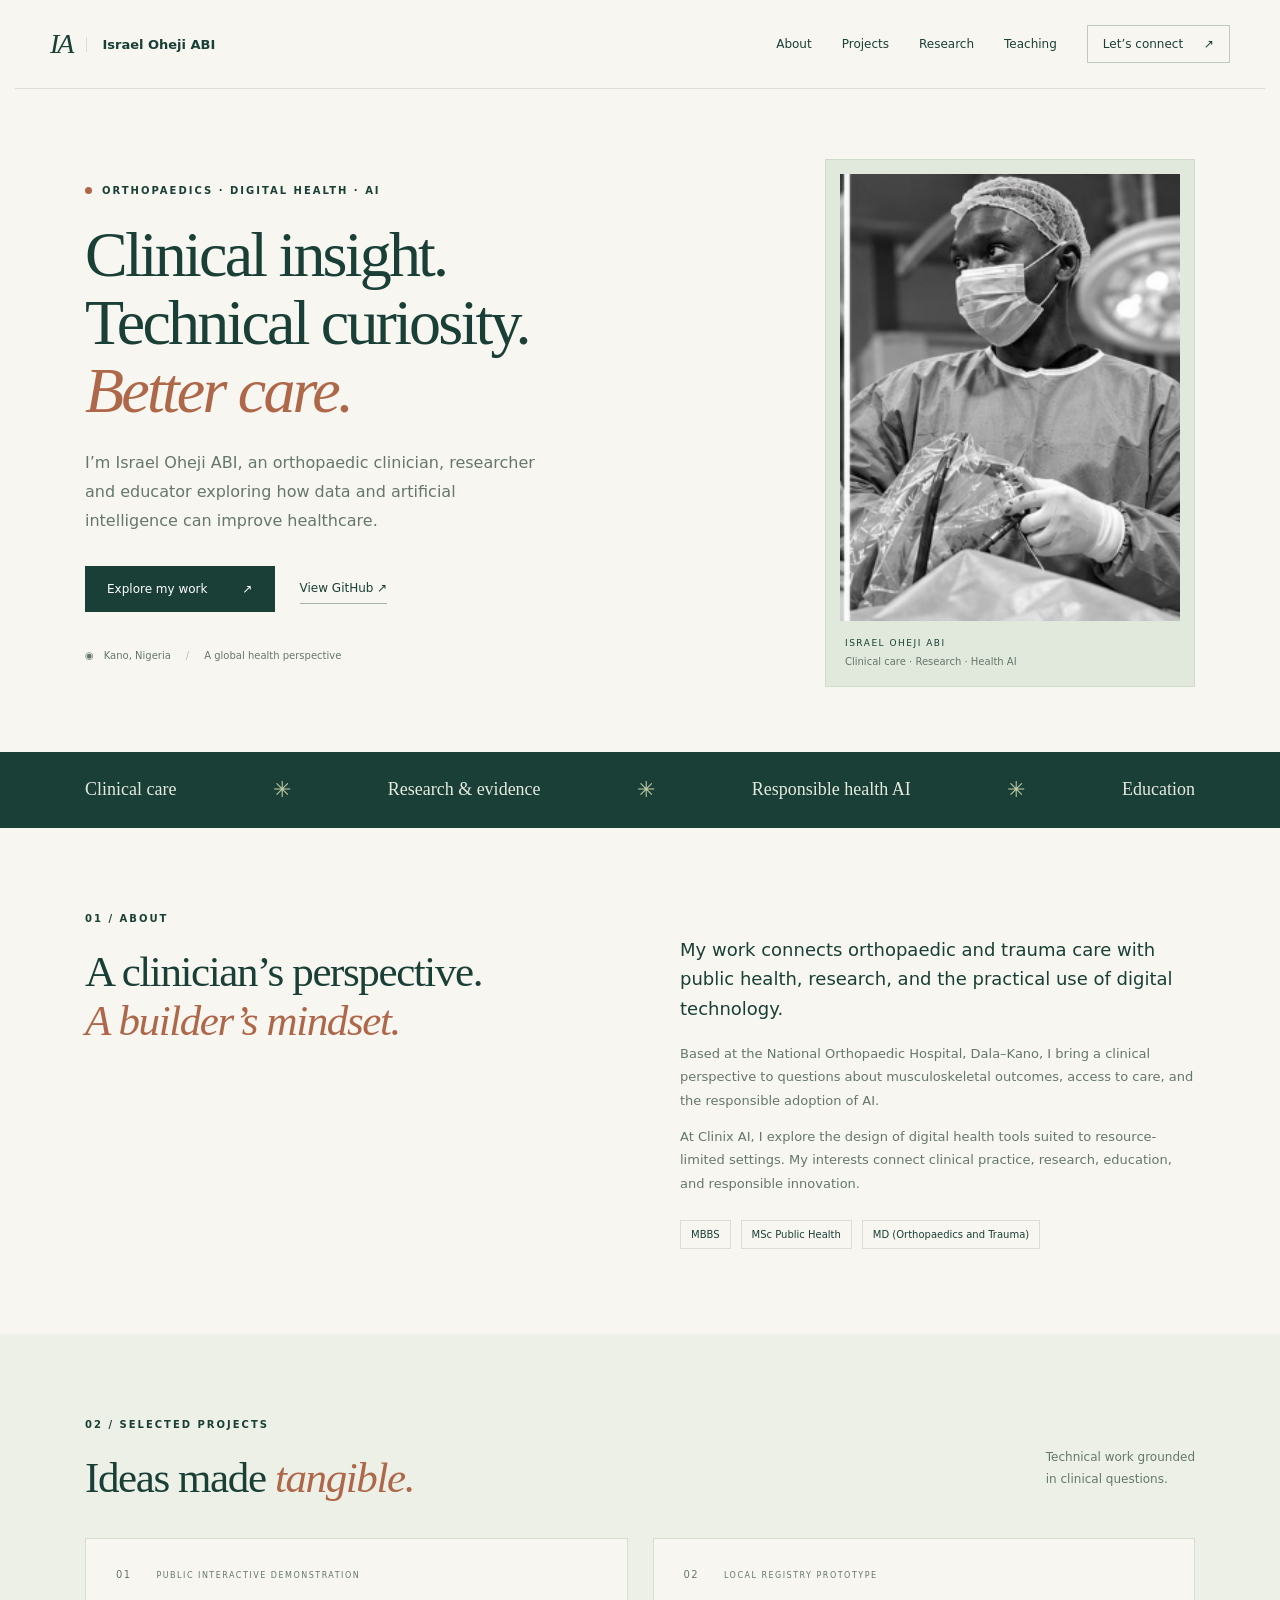
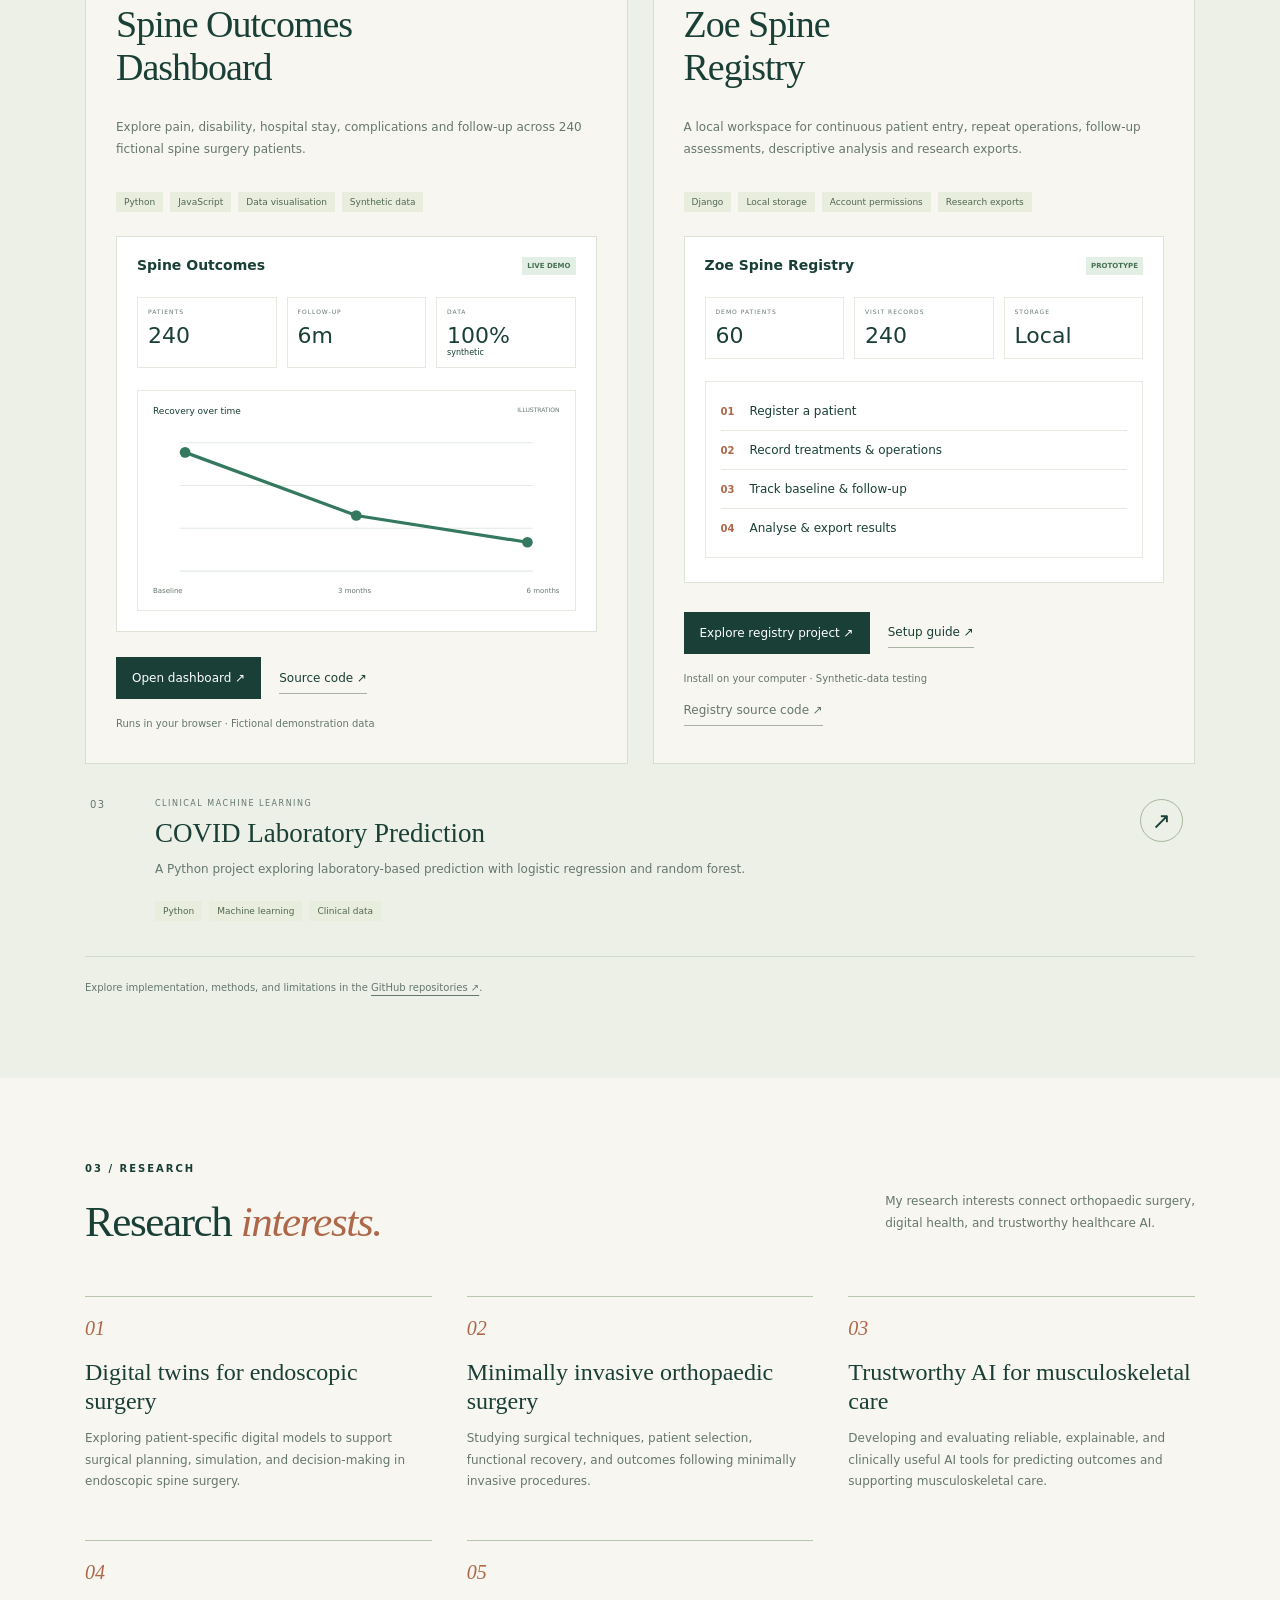
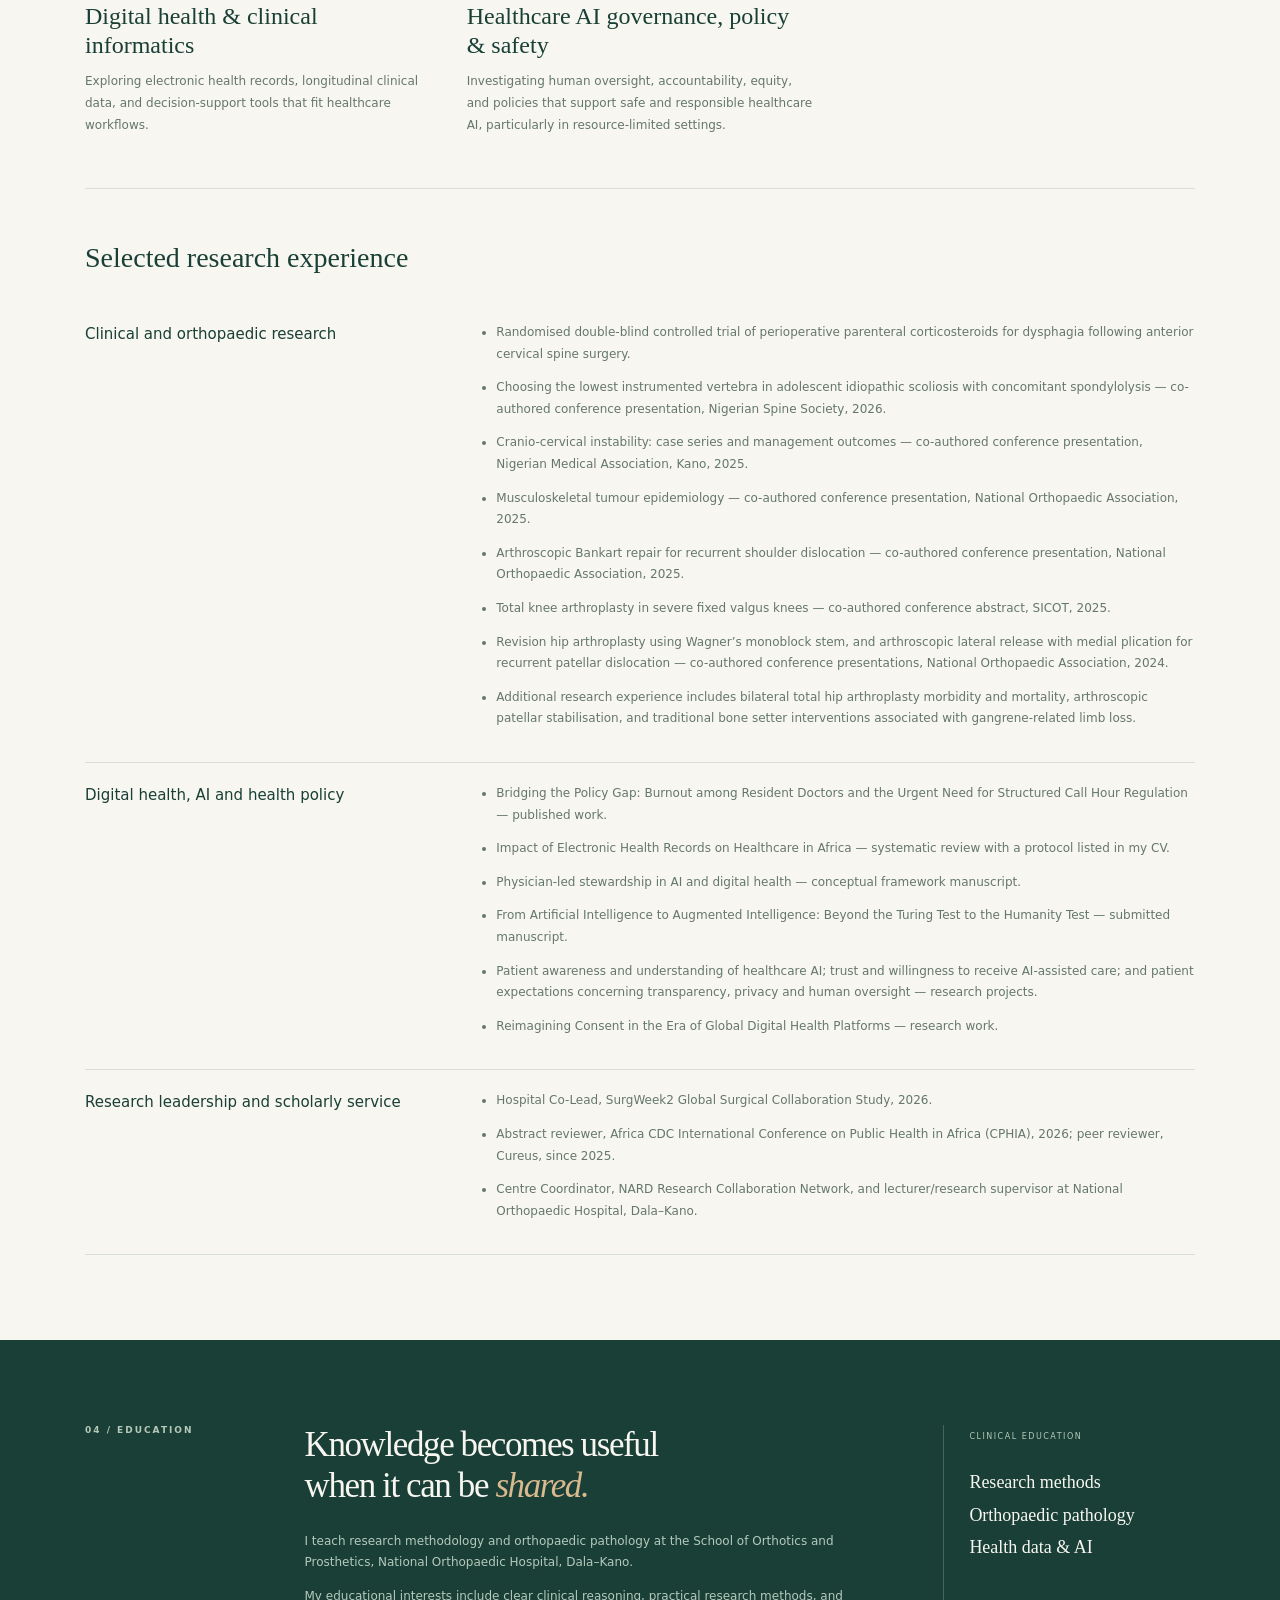
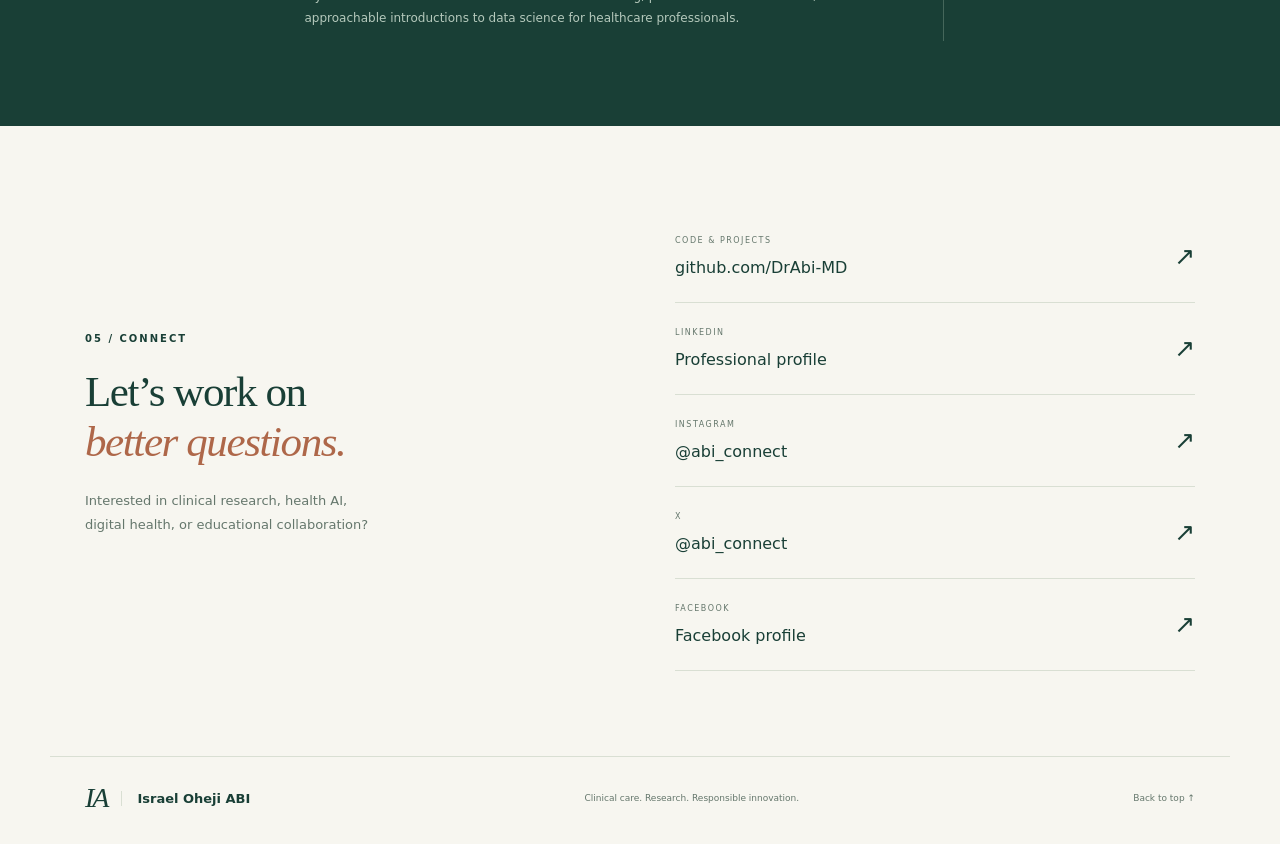
==== commit 8bf9d4ea: "Point Zoe registry project to independent Spine-Registry repository" ====
--- a/index.html
+++ b/index.html
@@ -6,7 +6,7 @@
 <section class="about wrap section" id="about"><div><div class="section-index">01 / ABOUT</div><h2>A clinician’s perspective.<br><em>A builder’s mindset.</em></h2></div><div class="about-copy"><p class="lead">My work connects orthopaedic and trauma care with public health, research, and the practical use of digital technology.</p><p>Based at the National Orthopaedic Hospital, Dala–Kano, I bring a clinical perspective to questions about musculoskeletal outcomes, access to care, and the responsible adoption of AI.</p><p>At Clinix AI, I explore the design of digital health tools suited to resource-limited settings. My interests connect clinical practice, research, education, and responsible innovation.</p><div class="credentials"><span>MBBS</span><span>MSc Public Health</span><span>MD (Orthopaedics and Trauma)</span></div></div></section>
 <section class="projects-section section" id="projects"><div class="wrap"><div class="section-top"><div><div class="section-index">02 / SELECTED PROJECTS</div><h2>Ideas made <em>tangible.</em></h2></div><p>Technical work grounded<br>in clinical questions.</p></div><div class="spine-projects" aria-label="Separate spine projects">
 <article class="spine-project"><div class="project-label">01 <span>PUBLIC INTERACTIVE DEMONSTRATION</span></div><h3>Spine Outcomes<br>Dashboard</h3><p>Explore pain, disability, hospital stay, complications and follow-up across 240 fictional spine surgery patients.</p><div class="tags"><span>Python</span><span>JavaScript</span><span>Data visualisation</span><span>Synthetic data</span></div><div class="project-visual" aria-hidden="true"><div class="mini-heading">Spine Outcomes <span>LIVE DEMO</span></div><div class="mini-metrics"><div><small>PATIENTS</small><strong>240</strong></div><div><small>FOLLOW-UP</small><strong>6m</strong></div><div><small>DATA</small><strong>100%<i>synthetic</i></strong></div></div><div class="mini-chart"><div>Recovery over time <span>ILLUSTRATION</span></div><svg viewBox="0 0 380 160"><g stroke="#e1e9e2"><path d="M25 25H355M25 65H355M25 105H355M25 145H355"/></g><path d="M30 34L190 93L350 118" fill="none" stroke="#34795f" stroke-width="3"/><g fill="#34795f"><circle cx="30" cy="34" r="5"/><circle cx="190" cy="93" r="5"/><circle cx="350" cy="118" r="5"/></g></svg><div class="mini-axis"><span>Baseline</span><span>3 months</span><span>6 months</span></div></div></div><div class="project-links"><a class="button" href="https://drabi-md.github.io/spine-outcomes-dashboard/">Open dashboard ↗</a><a class="text-link" href="https://github.com/DrAbi-MD/spine-outcomes-dashboard/tree/main">Source code ↗</a></div><p class="project-status">Runs in your browser · Fictional demonstration data</p></article>
-<article class="spine-project"><div class="project-label">02 <span>LOCAL REGISTRY PROTOTYPE</span></div><h3>Zoe Spine<br>Registry</h3><p>A local workspace for continuous patient entry, repeat operations, follow-up assessments, descriptive analysis and research exports.</p><div class="tags"><span>Django</span><span>Local storage</span><span>Account permissions</span><span>Research exports</span></div><div class="project-visual registry-visual" aria-hidden="true"><div class="mini-heading">Zoe Spine Registry <span>PROTOTYPE</span></div><div class="mini-metrics"><div><small>DEMO PATIENTS</small><strong>60</strong></div><div><small>VISIT RECORDS</small><strong>240</strong></div><div><small>STORAGE</small><strong>Local</strong></div></div><div class="registry-steps"><div><b>01</b><span>Register a patient</span></div><div><b>02</b><span>Record treatments &amp; operations</span></div><div><b>03</b><span>Track baseline &amp; follow-up</span></div><div><b>04</b><span>Analyse &amp; export results</span></div></div></div><div class="project-links"><a class="button" href="/zoe-spine-registry/">Explore registry project ↗</a><a class="text-link" href="https://github.com/DrAbi-MD/spine-outcomes-dashboard/blob/local-registry-prototype/local-registry/README.md">Setup guide ↗</a></div><p class="project-status">Install on your computer · Synthetic-data testing</p></article></div>
+<article class="spine-project"><div class="project-label">02 <span>LOCAL REGISTRY PROTOTYPE</span></div><h3>Zoe Spine<br>Registry</h3><p>A local workspace for continuous patient entry, repeat operations, follow-up assessments, descriptive analysis and research exports.</p><div class="tags"><span>Django</span><span>Local storage</span><span>Account permissions</span><span>Research exports</span></div><div class="project-visual registry-visual" aria-hidden="true"><div class="mini-heading">Zoe Spine Registry <span>PROTOTYPE</span></div><div class="mini-metrics"><div><small>DEMO PATIENTS</small><strong>60</strong></div><div><small>VISIT RECORDS</small><strong>240</strong></div><div><small>STORAGE</small><strong>Local</strong></div></div><div class="registry-steps"><div><b>01</b><span>Register a patient</span></div><div><b>02</b><span>Record treatments &amp; operations</span></div><div><b>03</b><span>Track baseline &amp; follow-up</span></div><div><b>04</b><span>Analyse &amp; export results</span></div></div></div><div class="project-links"><a class="button" href="/zoe-spine-registry/">Explore registry project ↗</a><a class="text-link" href="https://github.com/DrAbi-MD/Spine-Registry/blob/main/README.md">Setup guide ↗</a></div><p class="project-status">Install on your computer · Synthetic-data testing</p><p><a class="text-link" href="https://github.com/DrAbi-MD/Spine-Registry">Registry source code ↗</a></p></article></div>
 <div class="project-row"><div class="project-label">03</div><div><div class="project-kind">CLINICAL MACHINE LEARNING</div><h3>COVID Laboratory Prediction</h3><p>A Python project exploring laboratory-based prediction with logistic regression and random forest.</p><div class="tags"><span>Python</span><span>Machine learning</span><span>Clinical data</span></div></div><a class="round-link" href="https://github.com/DrAbi-MD/covid-laboratory-prediction" aria-label="View COVID laboratory prediction repository">↗</a></div><div class="project-note">Explore implementation, methods, and limitations in the <a href="https://github.com/DrAbi-MD">GitHub repositories ↗</a>.</div></div></section>
 <section class="research wrap section" id="research"><div class="section-top"><div><div class="section-index">03 / RESEARCH</div><h2>Research <em>interests.</em></h2></div><p>My research interests connect orthopaedic surgery,<br>digital health, and trustworthy healthcare AI.</p></div><div class="research-grid"><article><span class="research-number">01</span><h3>Digital twins for endoscopic surgery</h3><p>Exploring patient-specific digital models to support surgical planning, simulation, and decision-making in endoscopic spine surgery.</p></article><article><span class="research-number">02</span><h3>Minimally invasive orthopaedic surgery</h3><p>Studying surgical techniques, patient selection, functional recovery, and outcomes following minimally invasive procedures.</p></article><article><span class="research-number">03</span><h3>Trustworthy AI for musculoskeletal care</h3><p>Developing and evaluating reliable, explainable, and clinically useful AI tools for predicting outcomes and supporting musculoskeletal care.</p></article><article><span class="research-number">04</span><h3>Digital health &amp; clinical informatics</h3><p>Exploring electronic health records, longitudinal clinical data, and decision-support tools that fit healthcare workflows.</p></article><article><span class="research-number">05</span><h3>Healthcare AI governance, policy &amp; safety</h3><p>Investigating human oversight, accountability, equity, and policies that support safe and responsible healthcare AI, particularly in resource-limited settings.</p></article></div><div class="research-experience"><h3>Selected research experience</h3><article class="research-list"><h4>Clinical and orthopaedic research</h4><ul><li>Randomised double-blind controlled trial of perioperative parenteral corticosteroids for dysphagia following anterior cervical spine surgery.</li><li>Choosing the lowest instrumented vertebra in adolescent idiopathic scoliosis with concomitant spondylolysis — co-authored conference presentation, Nigerian Spine Society, 2026.</li><li>Cranio-cervical instability: case series and management outcomes — co-authored conference presentation, Nigerian Medical Association, Kano, 2025.</li><li>Musculoskeletal tumour epidemiology — co-authored conference presentation, National Orthopaedic Association, 2025.</li><li>Arthroscopic Bankart repair for recurrent shoulder dislocation — co-authored conference presentation, National Orthopaedic Association, 2025.</li><li>Total knee arthroplasty in severe fixed valgus knees — co-authored conference abstract, SICOT, 2025.</li><li>Revision hip arthroplasty using Wagner’s monoblock stem, and arthroscopic lateral release with medial plication for recurrent patellar dislocation — co-authored conference presentations, National Orthopaedic Association, 2024.</li><li>Additional research experience includes bilateral total hip arthroplasty morbidity and mortality, arthroscopic patellar stabilisation, and traditional bone setter interventions associated with gangrene-related limb loss.</li></ul></article><article class="research-list"><h4>Digital health, AI and health policy</h4><ul><li>Bridging the Policy Gap: Burnout among Resident Doctors and the Urgent Need for Structured Call Hour Regulation — published work.</li><li>Impact of Electronic Health Records on Healthcare in Africa — systematic review with a protocol listed in my CV.</li><li>Physician-led stewardship in AI and digital health — conceptual framework manuscript.</li><li>From Artificial Intelligence to Augmented Intelligence: Beyond the Turing Test to the Humanity Test — submitted manuscript.</li><li>Patient awareness and understanding of healthcare AI; trust and willingness to receive AI-assisted care; and patient expectations concerning transparency, privacy and human oversight — research projects.</li><li>Reimagining Consent in the Era of Global Digital Health Platforms — research work.</li></ul></article><article class="research-list"><h4>Research leadership and scholarly service</h4><ul><li>Hospital Co-Lead, SurgWeek2 Global Surgical Collaboration Study, 2026.</li><li>Abstract reviewer, Africa CDC International Conference on Public Health in Africa (CPHIA), 2026; peer reviewer, Cureus, since 2025.</li><li>Centre Coordinator, NARD Research Collaboration Network, and lecturer/research supervisor at National Orthopaedic Hospital, Dala–Kano.</li></ul></article></div></section>
 <section class="teaching section" id="teaching"><div class="wrap teaching-inner"><div class="section-index">04 / EDUCATION</div><div><h2>Knowledge becomes useful<br>when it can be <em>shared.</em></h2><p>I teach research methodology and orthopaedic pathology at the School of Orthotics and Prosthetics, National Orthopaedic Hospital, Dala–Kano.</p><p>My educational interests include clear clinical reasoning, practical research methods, and approachable introductions to data science for healthcare professionals.</p></div><div class="teaching-aside"><span>CLINICAL EDUCATION</span><div>Research methods<br>Orthopaedic pathology<br>Health data & AI</div></div></div></section>
